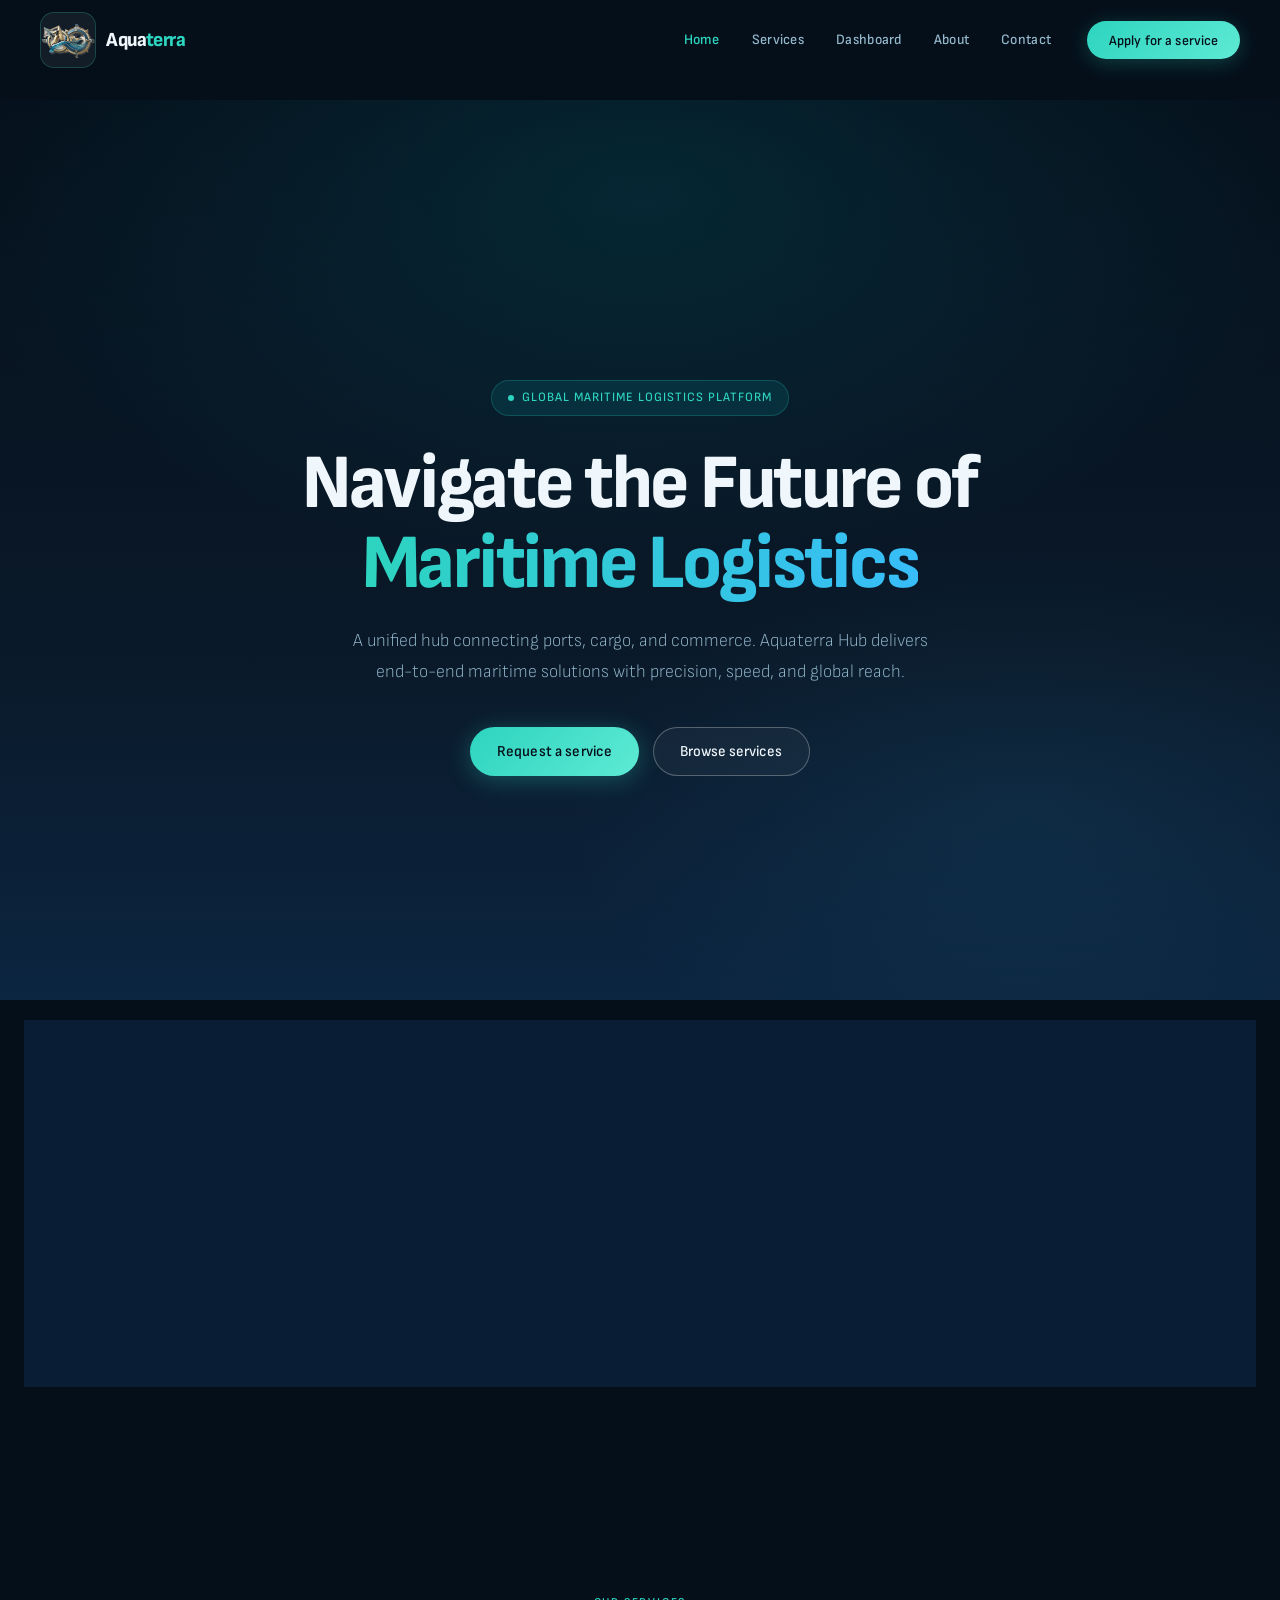
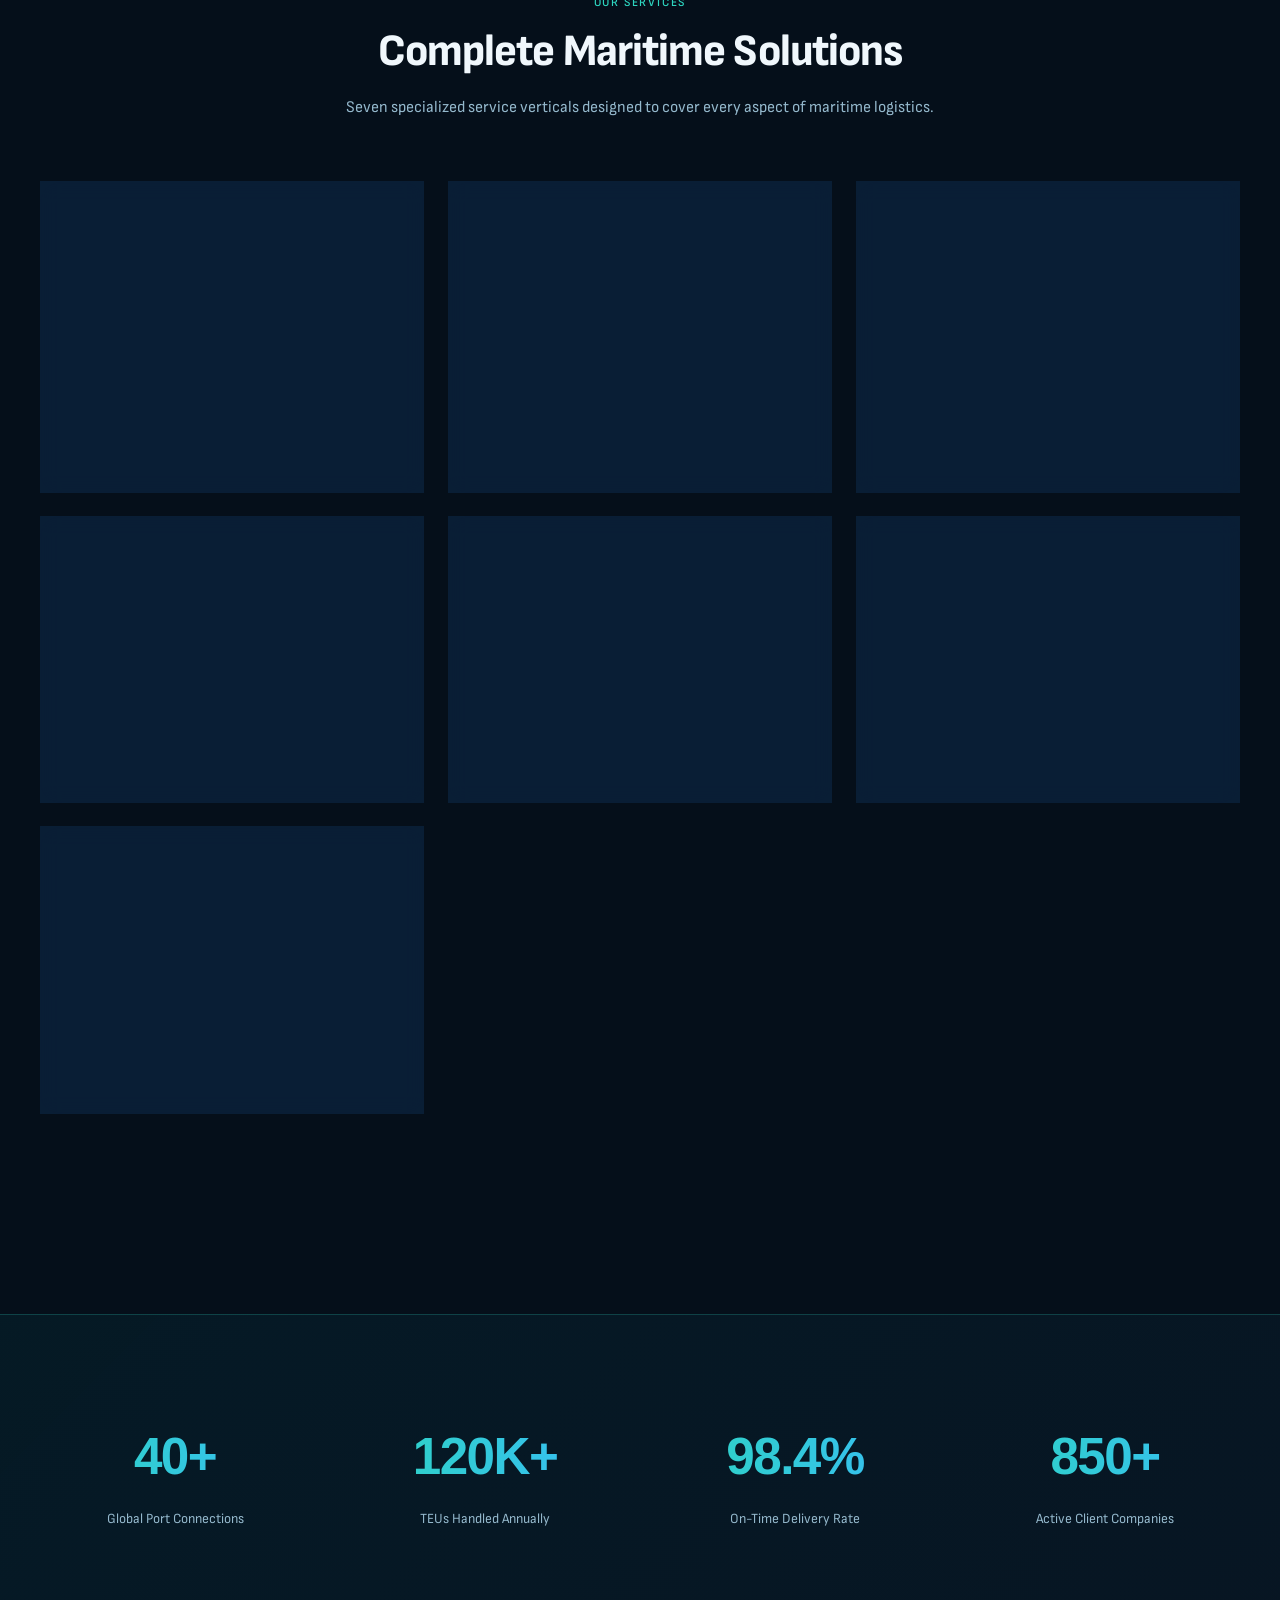
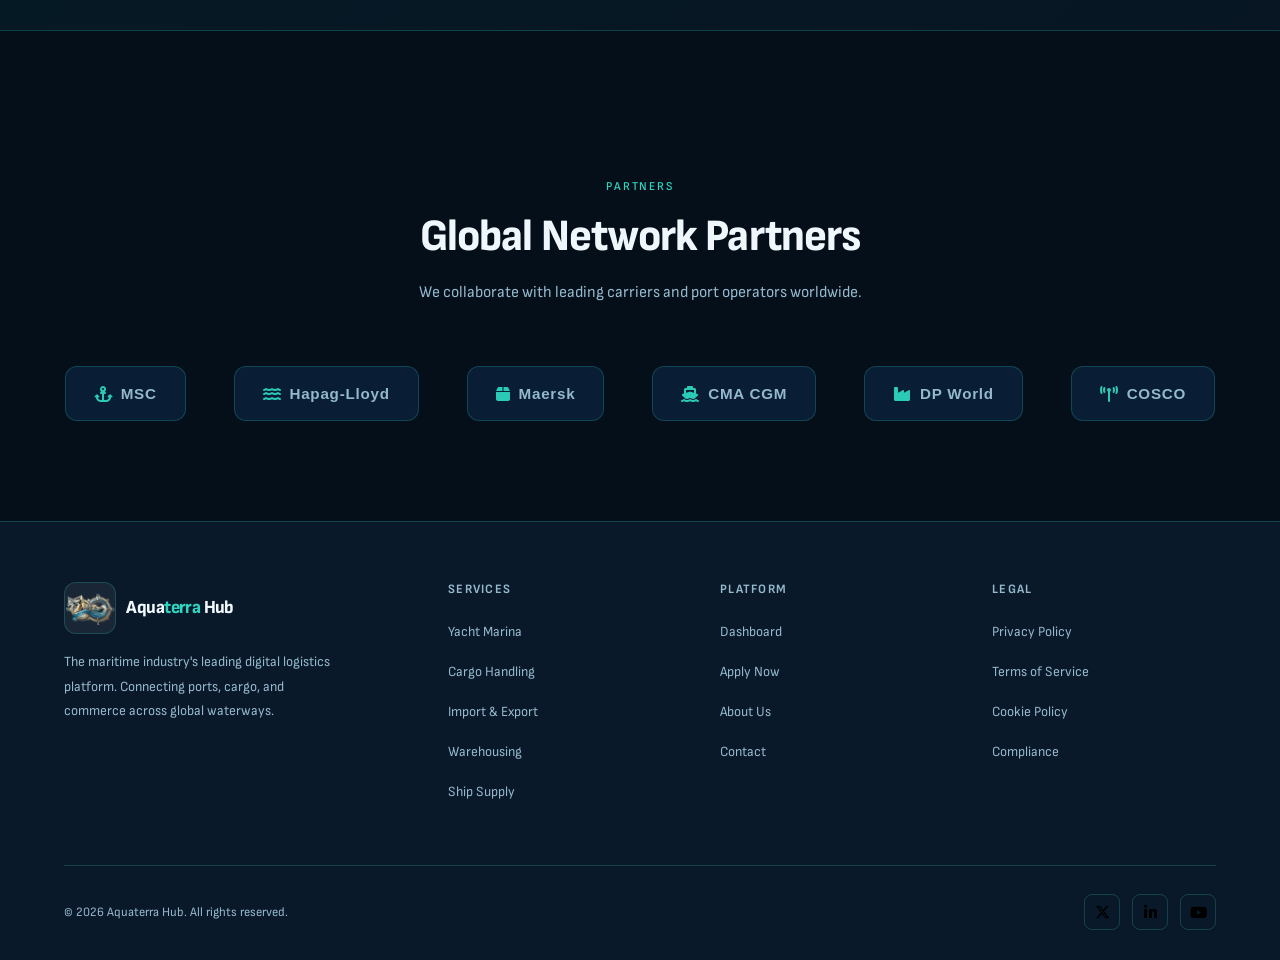
==== index.html @ 680af952 "rename ATH" ====
<!DOCTYPE html>
<html lang="en">
<head>
<meta charset="UTF-8" />
<meta name="viewport" content="width=device-width, initial-scale=1.0"/>
<title>Aquaterra Hub</title>
<link rel="preconnect" href="https://fonts.googleapis.com">
<link rel="preconnect" href="https://fonts.gstatic.com" crossorigin>
<link href="https://fonts.googleapis.com/css2?family=Sofia+Sans+Semi+Condensed:ital,wght@0,1..1000;1,1..1000&display=swap" rel="stylesheet">
<link rel="stylesheet" href="https://cdnjs.cloudflare.com/ajax/libs/font-awesome/6.5.2/css/all.min.css" crossorigin="anonymous" referrerpolicy="no-referrer">
<link rel="stylesheet" href="aquaterra-hub.css">
</head>
<body>

<!-- ══════════════════════════════════════════════
     NAVIGATION
══════════════════════════════════════════════ -->
<nav id="main-nav" aria-label="Primary">
  <div class="nav-logo" onclick="showPage('home')" role="button" tabindex="0" aria-label="Aquaterra Hub, home">
    <div class="logo-mark">
      <img src="logo_1.1.PNG" alt="" width="56" height="56" decoding="async">
    </div>
    <span class="nav-logo__text">Aqua<span class="nav-logo__accent">terra</span></span>
  </div>
  <button type="button" class="nav-toggle" id="nav-toggle" aria-label="Open menu" aria-expanded="false" aria-controls="nav-actions">
    <span class="nav-toggle-bar" aria-hidden="true"></span>
    <span class="nav-toggle-bar" aria-hidden="true"></span>
    <span class="nav-toggle-bar" aria-hidden="true"></span>
  </button>
  <div class="nav-actions" id="nav-actions">
    <div class="nav-links">
      <a onclick="showPage('home')" id="nav-home">Home</a>
      <a onclick="showPage('services')" id="nav-services">Services</a>
      <a onclick="showPage('dashboard')" id="nav-dashboard">Dashboard</a>
      <a onclick="showPage('about')" id="nav-about">About</a>
      <a onclick="showPage('contact')" id="nav-contact">Contact</a>
    </div>
    <button type="button" class="nav-cta" onclick="showPage('apply')">Apply for a service</button>
  </div>
</nav>

<!-- ══════════════════════════════════════════════
     HOME PAGE
══════════════════════════════════════════════ -->
<div class="page active" id="page-home">

  <!-- HERO -->
  <section class="hero">
    <canvas id="hero-canvas"></canvas>
    <div class="hero-bg-gradient"></div>
    <div class="hero-content fade-in">
      <div class="hero-badge">Global Maritime Logistics Platform</div>
      <h1>
        Navigate the Future of<br>
        <span class="grad">Maritime Logistics</span>
      </h1>
      <p>
        A unified hub connecting ports, cargo, and commerce.
        Aquaterra Hub delivers end-to-end maritime solutions with precision, speed, and global reach.
      </p>
      <div class="hero-ctas">
        <button type="button" class="btn-primary" onclick="showPage('apply')">Request a service</button>
        <button type="button" class="btn-secondary" onclick="showPage('services')">Browse services</button>
      </div>
    </div>
    <!-- <div class="hero-scroll">
      <span>Scroll</span>
      <div class="scroll-line"></div>
    </div> -->
  </section>

  <!-- OVERVIEW STRIP -->
  <div class="overview-strip fade-in-d1">
    <div class="overview-text">
      <h2>A Full-Service <span class="teal">Maritime Hub</span></h2>
      <p class="lead">
        Aquaterra Hub is a digital-first maritime logistics platform built to simplify
        complex supply chains. From port operations and cargo handling to last-mile delivery,
        we orchestrate every step of your maritime journey.
      </p>
      <button type="button" class="btn-primary btn-primary--outline overview-cta" onclick="showPage('about')">About Aquaterra</button>
    </div>
    <div class="overview-visual">
      <div class="ov-card">
        <div class="ov-icon"><i class="fa-solid fa-globe" aria-hidden="true"></i></div>
        <h4>Global Network</h4>
        <p>Operations across 40+ ports worldwide</p>
      </div>
      <div class="ov-card">
        <div class="ov-icon"><i class="fa-solid fa-boxes-packing" aria-hidden="true"></i></div>
        <h4>Cargo Handling</h4>
        <p>End-to-end container management</p>
      </div>
      <div class="ov-card">
        <div class="ov-icon"><i class="fa-solid fa-ship" aria-hidden="true"></i></div>
        <h4>Ship Services</h4>
        <p>Full vessel support and maintenance</p>
      </div>
      <div class="ov-card">
        <div class="ov-icon"><i class="fa-solid fa-satellite" aria-hidden="true"></i></div>
        <h4>Real-Time Tracking</h4>
        <p>Live cargo and shipment visibility</p>
      </div>
    </div>
  </div>

  <!-- SERVICES PREVIEW -->
  <section>
    <div class="section-header centered">
      <span class="section-label">Our Services</span>
      <h2 class="section-title">Complete Maritime Solutions</h2>
      <p class="section-sub">Seven specialized service verticals designed to cover every aspect of maritime logistics.</p>
    </div>
    <div class="services-grid">
      <div class="service-card" onclick="showDetail(0)">
        <div class="svc-tag">Premium</div>
        <div class="svc-icon"><i class="fa-solid fa-anchor" aria-hidden="true"></i></div>
        <h3>Yacht Marina Services</h3>
        <p>Full marina management, berthing, fueling, provisioning, and concierge services for private and commercial yachts.</p>
        <span class="svc-link">View Details →</span>
      </div>
      <div class="service-card" onclick="showDetail(1)">
        <div class="svc-tag">Core</div>
        <div class="svc-icon"><i class="fa-solid fa-boxes-stacked" aria-hidden="true"></i></div>
        <h3>Logistics & Cargo Handling</h3>
        <p>Comprehensive cargo operations including loading, unloading, lashing, and port logistics coordination.</p>
        <span class="svc-link">View Details →</span>
      </div>
      <div class="service-card" onclick="showDetail(2)">
        <div class="svc-tag">Trade</div>
        <div class="svc-icon"><i class="fa-solid fa-earth-americas" aria-hidden="true"></i></div>
        <h3>Import & Export Services</h3>
        <p>Customs clearance, documentation, regulatory compliance, and full trade facilitation services.</p>
        <span class="svc-link">View Details →</span>
      </div>
      <div class="service-card" onclick="showDetail(3)">
        <div class="svc-tag">Storage</div>
        <div class="svc-icon"><i class="fa-solid fa-warehouse" aria-hidden="true"></i></div>
        <h3>Warehousing & Storage</h3>
        <p>Secure, climate-controlled warehousing with inventory management and bonded storage options.</p>
        <span class="svc-link">View Details →</span>
      </div>
      <div class="service-card" onclick="showDetail(4)">
        <div class="svc-tag">Marine</div>
        <div class="svc-icon"><i class="fa-solid fa-gas-pump" aria-hidden="true"></i></div>
        <h3>Supply & Ship Services</h3>
        <p>Vessel provisioning, bunker fuel, fresh water, spare parts, and crew welfare supply management.</p>
        <span class="svc-link">View Details →</span>
      </div>
      <div class="service-card" onclick="showDetail(5)">
        <div class="svc-tag">Delivery</div>
        <div class="svc-icon"><i class="fa-solid fa-truck" aria-hidden="true"></i></div>
        <h3>Last Mile Delivery</h3>
        <p>Precise inland delivery from port to door, with real-time tracking and proof of delivery systems.</p>
        <span class="svc-link">View Details →</span>
      </div>
      <div class="service-card" onclick="showDetail(6)">
        <div class="svc-tag">Technical</div>
        <div class="svc-icon"><i class="fa-solid fa-wrench" aria-hidden="true"></i></div>
        <h3>Maintenance & Technical</h3>
        <p>Vessel inspections, dry-dock coordination, engine overhauls, and full technical support services.</p>
        <span class="svc-link">View Details →</span>
      </div>
    </div>
  </section>

  <!-- STATS -->
  <section class="stats-section">
    <div class="stats-grid">
      <div class="stat-item">
        <div class="stat-num" data-target="40">40+</div>
        <div class="stat-label">Global Port Connections</div>
      </div>
      <div class="stat-item">
        <div class="stat-num">120K+</div>
        <div class="stat-label">TEUs Handled Annually</div>
      </div>
      <div class="stat-item">
        <div class="stat-num">98.4%</div>
        <div class="stat-label">On-Time Delivery Rate</div>
      </div>
      <div class="stat-item">
        <div class="stat-num">850+</div>
        <div class="stat-label">Active Client Companies</div>
      </div>
    </div>
  </section>

  <!-- PARTNERS -->
  <section class="section--flush-top">
    <div class="section-header centered">
      <span class="section-label">Partners</span>
      <h2 class="section-title">Global Network Partners</h2>
      <p class="section-sub">We collaborate with leading carriers and port operators worldwide.</p>
    </div>
    <div class="partners-row">
      <div class="partner-badge"><i class="fa-solid fa-anchor" aria-hidden="true"></i> MSC</div>
      <div class="partner-badge"><i class="fa-solid fa-water" aria-hidden="true"></i> Hapag-Lloyd</div>
      <div class="partner-badge"><i class="fa-solid fa-box" aria-hidden="true"></i> Maersk</div>
      <div class="partner-badge"><i class="fa-solid fa-ship" aria-hidden="true"></i> CMA CGM</div>
      <div class="partner-badge"><i class="fa-solid fa-industry" aria-hidden="true"></i> DP World</div>
      <div class="partner-badge"><i class="fa-solid fa-tower-broadcast" aria-hidden="true"></i> COSCO</div>
    </div>
  </section>

  <footer>
    <div class="footer-grid">
      <div class="footer-brand">
        <div class="footer-brand__logo">
          <div class="logo-mark logo-mark--footer">
            <img src="logo_1.1.PNG" alt="" width="52" height="52" decoding="async">
          </div>
          <span class="nav-logo__text">Aqua<span class="nav-logo__accent">terra</span> Hub</span>
        </div>
        <p>The maritime industry's leading digital logistics platform. Connecting ports, cargo, and commerce across global waterways.</p>
      </div>
      <div class="footer-col">
        <h4>Services</h4>
        <ul>
          <li><a onclick="showDetail(0)">Yacht Marina</a></li>
          <li><a onclick="showDetail(1)">Cargo Handling</a></li>
          <li><a onclick="showDetail(2)">Import & Export</a></li>
          <li><a onclick="showDetail(3)">Warehousing</a></li>
          <li><a onclick="showDetail(4)">Ship Supply</a></li>
        </ul>
      </div>
      <div class="footer-col">
        <h4>Platform</h4>
        <ul>
          <li><a onclick="showPage('dashboard')">Dashboard</a></li>
          <li><a onclick="showPage('apply')">Apply Now</a></li>
          <li><a onclick="showPage('about')">About Us</a></li>
          <li><a onclick="showPage('contact')">Contact</a></li>
        </ul>
      </div>
      <div class="footer-col">
        <h4>Legal</h4>
        <ul>
          <li><a>Privacy Policy</a></li>
          <li><a>Terms of Service</a></li>
          <li><a>Cookie Policy</a></li>
          <li><a>Compliance</a></li>
        </ul>
      </div>
    </div>
    <div class="footer-bottom">
      <span>© 2026 Aquaterra Hub. All rights reserved.</span>
      <div class="footer-socials">
        <button type="button" class="social-btn" aria-label="X"><i class="fa-brands fa-x-twitter" aria-hidden="true"></i></button>
        <button type="button" class="social-btn" aria-label="LinkedIn"><i class="fa-brands fa-linkedin-in" aria-hidden="true"></i></button>
        <button type="button" class="social-btn" aria-label="YouTube"><i class="fa-brands fa-youtube" aria-hidden="true"></i></button>
      </div>
    </div>
  </footer>
</div>

<!-- ══════════════════════════════════════════════
     SERVICES PAGE
══════════════════════════════════════════════ -->
<div class="page" id="page-services">
  <div class="page-hero page-hero--services">
    <span class="section-label">Full Service Catalog</span>
    <h1 class="page-hero__title">Maritime Services Hub</h1>
    <p class="page-hero__sub">
      Explore our seven specialized service divisions — each designed to handle a critical dimension of maritime logistics with unmatched expertise.
    </p>
  </div>
  <section>
    <div class="services-grid" id="services-full-grid">
      <!-- Populated by JS -->
    </div>
  </section>
  <footer>
    <div class="footer-bottom" style="border-top: 1px solid var(--border); padding: 28px 0 0;">
      <span>© 2026 Aquaterra Hub. All rights reserved.</span>
      <button class="btn-primary" onclick="showPage('apply')">Apply for a Service →</button>
    </div>
  </footer>
</div>

<!-- ══════════════════════════════════════════════
     SERVICE DETAIL PAGE
══════════════════════════════════════════════ -->
<div class="page" id="page-detail">
  <div class="detail-hero">
    <div class="detail-hero-inner">
      <button type="button" class="back-btn" onclick="goBack()"><i class="fa-solid fa-arrow-left" aria-hidden="true"></i> Back</button>
      <div class="svc-icon-lg" id="detail-icon"></div>
      <h1 id="detail-title"></h1>
      <p id="detail-subtitle"></p>
    </div>
  </div>
  <div class="detail-content">
    <div class="detail-main" id="detail-main-content"></div>
    <div class="detail-sidebar">
      <div class="sidebar-card">
        <h3>Ready to Get Started?</h3>
        <p>Submit your service request and our team will contact you within 24 hours.</p>
        <button class="btn-primary" onclick="showPage('apply')">Request This Service</button>
        <div style="margin-top:24px">
          <div class="info-row"><span class="key">Processing Time</span><span class="val" id="svc-time"></span></div>
          <div class="info-row"><span class="key">Availability</span><span class="val">24/7</span></div>
          <div class="info-row"><span class="key">Support</span><span class="val teal">Live Chat</span></div>
        </div>
      </div>
    </div>
  </div>
</div>

<!-- ══════════════════════════════════════════════
     APPLICATION PAGE
══════════════════════════════════════════════ -->
<div class="page" id="page-apply">
  <div class="app-page">
    <div class="app-header">
      <span class="section-label">Service Request</span>
      <h1 class="section-title">Apply for a Service</h1>
      <p style="color:var(--muted); max-width:500px; margin:12px auto 0; line-height:1.7;">
        Complete the form below and our maritime operations team will review your request and respond within 24 hours.
      </p>
    </div>
    <div class="form-container">

      <div class="form-section-title">01 — Contact Information</div>
      <div class="form-card">
        <div class="form-row">
          <div class="form-group">
            <label>First Name *</label>
            <input type="text" placeholder="Enter your first name">
          </div>
          <div class="form-group">
            <label>Last Name *</label>
            <input type="text" placeholder="Enter your last name">
          </div>
        </div>
        <div class="form-row">
          <div class="form-group">
            <label>Email Address *</label>
            <input type="email" placeholder="your@company.com">
          </div>
          <div class="form-group">
            <label>Phone Number</label>
            <input type="tel" placeholder="+1 (000) 000-0000">
          </div>
        </div>
        <div class="form-group">
          <label>Company / Organization</label>
          <input type="text" placeholder="Your company name">
        </div>
      </div>

      <div class="form-section-title">02 — Service Selection</div>
      <div class="form-card">
        <div class="form-group">
          <label>Select Service *</label>
          <select>
            <option value="" disabled selected>Choose a service...</option>
            <option>Yacht Marina Services</option>
            <option>Logistics & Cargo Handling</option>
            <option>Import & Export Services</option>
            <option>Warehousing & Storage</option>
            <option>Supply & Ship Services</option>
            <option>Last Mile Delivery</option>
            <option>Maintenance & Technical Services</option>
          </select>
        </div>
        <div class="form-row">
          <div class="form-group">
            <label>Port of Origin</label>
            <input type="text" placeholder="e.g. Port of Alexandria">
          </div>
          <div class="form-group">
            <label>Destination Port</label>
            <input type="text" placeholder="e.g. Port of Rotterdam">
          </div>
        </div>
        <div class="form-row">
          <div class="form-group">
            <label>Estimated Cargo Volume</label>
            <select>
              <option value="" disabled selected>Select range...</option>
              <option>Less than 10 TEU</option>
              <option>10 – 50 TEU</option>
              <option>50 – 200 TEU</option>
              <option>200+ TEU</option>
              <option>Not Applicable</option>
            </select>
          </div>
          <div class="form-group">
            <label>Requested Start Date</label>
            <input type="date">
          </div>
        </div>
        <div class="form-group">
          <label>Additional Notes</label>
          <textarea placeholder="Describe your specific requirements, cargo type, or any special considerations..."></textarea>
        </div>
      </div>

      <div class="form-section-title">03 — Document Upload</div>
      <div class="form-card">
        <div class="upload-zone">
          <div class="upload-icon"><i class="fa-solid fa-folder-open" aria-hidden="true"></i></div>
          <p><strong>Click to upload</strong> or drag and drop</p>
          <p style="margin-top:8px; font-size:0.78rem;">Bill of Lading, Packing List, Commercial Invoice, or other documents</p>
          <p style="margin-top:10px; font-size:0.75rem; opacity:0.5;">PDF, DOCX, JPG up to 25MB each</p>
        </div>
        <div style="display:flex; gap:12px; margin-top:16px; flex-wrap:wrap;">
          <div style="display:flex; align-items:center; gap:8px; background:rgba(0,200,215,0.08); border:1px solid var(--border); border-radius:8px; padding:8px 14px; font-size:0.8rem;">
            <i class="fa-regular fa-file-pdf" aria-hidden="true"></i> <span>Bill_of_Lading.pdf</span> <span style="color:var(--teal); cursor:pointer" role="button" tabindex="0" title="Remove"><i class="fa-solid fa-xmark" aria-hidden="true"></i></span>
          </div>
          <div style="display:flex; align-items:center; gap:8px; background:rgba(0,200,215,0.08); border:1px solid var(--border); border-radius:8px; padding:8px 14px; font-size:0.8rem;">
            <i class="fa-regular fa-file-pdf" aria-hidden="true"></i> <span>Packing_List.pdf</span> <span style="color:var(--teal); cursor:pointer" role="button" tabindex="0" title="Remove"><i class="fa-solid fa-xmark" aria-hidden="true"></i></span>
          </div>
        </div>
      </div>

      <div class="form-submit">
        <button type="button" class="btn-submit" onclick="submitForm()">
          <i class="fa-solid fa-paper-plane" aria-hidden="true"></i> Submit request
        </button>
        <p style="color:var(--muted); font-size:0.78rem; margin-top:16px;">
          By submitting, you agree to our Terms of Service and Privacy Policy.
        </p>
      </div>
    </div>
  </div>
</div>

<!-- ══════════════════════════════════════════════
     DASHBOARD PAGE
══════════════════════════════════════════════ -->
<div class="page" id="page-dashboard">
  <div class="dashboard-page">
    <div class="dash-header">
      <div class="dash-welcome">
        <h1>Good morning, Joe <i class="fa-regular fa-hand-wave" aria-hidden="true"></i></h1>
        <p>Here's what's happening with your shipments today.</p>
      </div>
      <div class="dash-user">
        <div class="dash-avatar">J</div>
        <div>
          <div style="font-size:0.9rem; font-weight:600">Joe Al-Masry</div>
          <div style="font-size:0.78rem; color:var(--muted)">Premium Account</div>
        </div>
      </div>
    </div>
    <div class="dash-body">
      <div class="dash-sidebar">
        <div class="dash-nav-item active"><i class="fa-solid fa-chart-line" aria-hidden="true"></i> Overview</div>
        <div class="dash-nav-item"><i class="fa-solid fa-list-check" aria-hidden="true"></i> My Requests</div>
        <div class="dash-nav-item"><i class="fa-solid fa-ship" aria-hidden="true"></i> Shipments</div>
        <div class="dash-nav-item"><i class="fa-solid fa-file-lines" aria-hidden="true"></i> Documents</div>
        <div class="dash-nav-item"><i class="fa-solid fa-comments" aria-hidden="true"></i> Messages</div>
        <div class="dash-nav-item dash-nav-item--end"><i class="fa-solid fa-gear" aria-hidden="true"></i> Settings</div>
      </div>
      <div class="dash-main">
        <div class="dash-stats-row">
          <div class="dash-stat-card">
            <div class="dash-stat-label">Active Requests</div>
            <div class="dash-stat-num">7</div>
            <div class="dash-stat-delta"><i class="fa-solid fa-arrow-trend-up" aria-hidden="true"></i> 2 this week</div>
          </div>
          <div class="dash-stat-card">
            <div class="dash-stat-label">In Transit</div>
            <div class="dash-stat-num">3</div>
            <div class="dash-stat-delta"><i class="fa-solid fa-arrow-trend-up" aria-hidden="true"></i> On schedule</div>
          </div>
          <div class="dash-stat-card">
            <div class="dash-stat-label">Completed</div>
            <div class="dash-stat-num">24</div>
            <div class="dash-stat-delta"><i class="fa-solid fa-arrow-trend-up" aria-hidden="true"></i> This quarter</div>
          </div>
          <div class="dash-stat-card">
            <div class="dash-stat-label">Documents</div>
            <div class="dash-stat-num">41</div>
            <div class="dash-stat-delta"><i class="fa-solid fa-circle-check" aria-hidden="true"></i> All verified</div>
          </div>
        </div>

        <div class="requests-table">
          <div class="table-header">
            <h3>Service Requests</h3>
            <div class="table-filters">
              <button class="filter-btn active">All</button>
              <button class="filter-btn">Pending</button>
              <button class="filter-btn">In Progress</button>
              <button class="filter-btn">Completed</button>
            </div>
          </div>
          <div class="table-grid">
            <div class="table-row head">
              <span>Request ID</span>
              <span>Service</span>
              <span>Date</span>
              <span>Status</span>
              <span>Action</span>
            </div>
            <div class="table-row">
              <span class="req-id">#AQT-2025-0841</span>
              <span class="req-service"><i class="fa-solid fa-boxes-stacked" aria-hidden="true"></i> Cargo Handling</span>
              <span class="req-date">Nov 12, 2025</span>
              <span><span class="badge badge-progress">In Progress</span></span>
              <span class="req-action">View →</span>
            </div>
            <div class="table-row">
              <span class="req-id">#AQT-2025-0839</span>
              <span class="req-service"><i class="fa-solid fa-earth-americas" aria-hidden="true"></i> Import &amp; Export</span>
              <span class="req-date">Nov 11, 2025</span>
              <span><span class="badge badge-progress">In Progress</span></span>
              <span class="req-action">View →</span>
            </div>
            <div class="table-row">
              <span class="req-id">#AQT-2025-0831</span>
              <span class="req-service"><i class="fa-solid fa-truck" aria-hidden="true"></i> Last Mile Delivery</span>
              <span class="req-date">Nov 9, 2025</span>
              <span><span class="badge badge-pending">Pending</span></span>
              <span class="req-action">View →</span>
            </div>
            <div class="table-row">
              <span class="req-id">#AQT-2025-0820</span>
              <span class="req-service"><i class="fa-solid fa-anchor" aria-hidden="true"></i> Yacht Marina</span>
              <span class="req-date">Nov 7, 2025</span>
              <span><span class="badge badge-done">Completed</span></span>
              <span class="req-action">View →</span>
            </div>
            <div class="table-row">
              <span class="req-id">#AQT-2025-0815</span>
              <span class="req-service"><i class="fa-solid fa-warehouse" aria-hidden="true"></i> Warehousing</span>
              <span class="req-date">Nov 5, 2025</span>
              <span><span class="badge badge-done">Completed</span></span>
              <span class="req-action">View →</span>
            </div>
            <div class="table-row">
              <span class="req-id">#AQT-2025-0809</span>
              <span class="req-service"><i class="fa-solid fa-wrench" aria-hidden="true"></i> Maintenance</span>
              <span class="req-date">Nov 3, 2025</span>
              <span><span class="badge badge-done">Completed</span></span>
              <span class="req-action">View →</span>
            </div>
          </div>
        </div>

        <div style="margin-top:30px; display:grid; grid-template-columns:1fr 1fr; gap:24px;">
          <div style="background:var(--card); border:1px solid var(--border); border-radius:var(--radius); padding:26px; backdrop-filter:blur(10px);">
            <h3 style="font-size:0.95rem; margin-bottom:20px;"><i class="fa-solid fa-ship" aria-hidden="true"></i> Active Shipments</h3>
            <div style="display:flex; flex-direction:column; gap:14px;">
              <div style="display:flex; justify-content:space-between; align-items:center; padding-bottom:14px; border-bottom:1px solid var(--border);">
                <div>
                  <div style="font-size:0.85rem; font-weight:600">MSC Beatrice — Container 41B</div>
                  <div style="font-size:0.78rem; color:var(--muted); margin-top:3px">Alexandria → Rotterdam</div>
                </div>
                <span class="badge badge-progress">En Route</span>
              </div>
              <div style="display:flex; justify-content:space-between; align-items:center; padding-bottom:14px; border-bottom:1px solid var(--border);">
                <div>
                  <div style="font-size:0.85rem; font-weight:600">Hapag Lloyd Yantian — FCL</div>
                  <div style="font-size:0.78rem; color:var(--muted); margin-top:3px">Shanghai → Dubai</div>
                </div>
                <span class="badge badge-progress">En Route</span>
              </div>
              <div style="display:flex; justify-content:space-between; align-items:center;">
                <div>
                  <div style="font-size:0.85rem; font-weight:600">CMA CGM — Reefer Unit</div>
                  <div style="font-size:0.78rem; color:var(--muted); margin-top:3px">Marseille → Port Said</div>
                </div>
                <span class="badge badge-pending">Awaiting ETA</span>
              </div>
            </div>
          </div>
          <div style="background:var(--card); border:1px solid var(--border); border-radius:var(--radius); padding:26px; backdrop-filter:blur(10px);">
            <h3 style="font-size:0.95rem; margin-bottom:20px;"><i class="fa-solid fa-clipboard-list" aria-hidden="true"></i> Recent Documents</h3>
            <div style="display:flex; flex-direction:column; gap:12px;">
              <div style="display:flex; align-items:center; gap:12px; padding:10px; background:rgba(0,200,215,0.05); border-radius:8px;">
                <i class="fa-regular fa-file-pdf doc-row-icon" aria-hidden="true"></i>
                <div style="flex:1;">
                  <div style="font-size:0.82rem; font-weight:600">Bill_of_Lading_0841.pdf</div>
                  <div style="font-size:0.75rem; color:var(--muted);">Uploaded Nov 12</div>
                </div>
                <span style="color:var(--teal); font-size:0.78rem; font-weight:600">View</span>
              </div>
              <div style="display:flex; align-items:center; gap:12px; padding:10px; background:rgba(0,200,215,0.05); border-radius:8px;">
                <i class="fa-regular fa-file-pdf doc-row-icon" aria-hidden="true"></i>
                <div style="flex:1;">
                  <div style="font-size:0.82rem; font-weight:600">Commercial_Invoice_0839.pdf</div>
                  <div style="font-size:0.75rem; color:var(--muted);">Uploaded Nov 11</div>
                </div>
                <span style="color:var(--teal); font-size:0.78rem; font-weight:600">View</span>
              </div>
              <div style="display:flex; align-items:center; gap:12px; padding:10px; background:rgba(0,200,215,0.05); border-radius:8px;">
                <i class="fa-regular fa-file-excel doc-row-icon" aria-hidden="true"></i>
                <div style="flex:1;">
                  <div style="font-size:0.82rem; font-weight:600">Packing_List_0831.xlsx</div>
                  <div style="font-size:0.75rem; color:var(--muted);">Uploaded Nov 9</div>
                </div>
                <span style="color:var(--teal); font-size:0.78rem; font-weight:600">View</span>
              </div>
            </div>
          </div>
        </div>
      </div>
    </div>
  </div>
</div>

<!-- ══════════════════════════════════════════════
     ABOUT PAGE
══════════════════════════════════════════════ -->
<div class="page" id="page-about">
  <div class="about-hero">
    <span class="section-label">Who We Are</span>
    <h1>Built for the <span class="grad">Future of Maritime</span></h1>
    <p>
      Aquaterra Hub was founded by maritime veterans and technology pioneers united by a single vision: to modernize maritime logistics through a seamless digital platform.
    </p>
  </div>
  <div class="about-content">
    <div class="about-grid">
      <div class="about-card">
        <div class="icon"><i class="fa-solid fa-binoculars" aria-hidden="true"></i></div>
        <h3>Our Vision</h3>
        <p>To become the world's most trusted maritime logistics platform — where every ship, cargo, and port operation flows through a single, intelligent digital ecosystem. We envision a future where maritime logistics is as seamless as a few clicks.</p>
      </div>
      <div class="about-card">
        <div class="icon"><i class="fa-solid fa-bullseye" aria-hidden="true"></i></div>
        <h3>Our Mission</h3>
        <p>To deliver world-class maritime services through digital innovation, operational excellence, and a deeply human commitment to our clients. We reduce friction, increase transparency, and accelerate every step of the maritime supply chain.</p>
      </div>
    </div>
    <div class="about-grid" style="margin-bottom:0">
      <div>
        <span class="section-label">Our Values</span>
        <h2 class="section-title">What Drives Us</h2>
        <div style="display:flex; flex-direction:column; gap:20px; margin-top:30px;">
          <div style="display:flex; gap:16px; align-items:flex-start;">
            <div class="value-icon"><i class="fa-solid fa-water" aria-hidden="true"></i></div>
            <div><h4 style="margin-bottom:6px; font-size:0.95rem;">Precision in Every Port</h4><p style="font-size:0.85rem; color:var(--muted);">We operate with military-grade attention to detail across every service we deliver.</p></div>
          </div>
          <div style="display:flex; gap:16px; align-items:flex-start;">
            <div class="value-icon"><i class="fa-solid fa-link" aria-hidden="true"></i></div>
            <div><h4 style="margin-bottom:6px; font-size:0.95rem;">Seamless Connectivity</h4><p style="font-size:0.85rem; color:var(--muted);">Bridging gaps between shipping lines, ports, forwarders, and end clients digitally.</p></div>
          </div>
          <div style="display:flex; gap:16px; align-items:flex-start;">
            <div class="value-icon"><i class="fa-solid fa-recycle" aria-hidden="true"></i></div>
            <div><h4 style="margin-bottom:6px; font-size:0.95rem;">Sustainable Seas</h4><p style="font-size:0.85rem; color:var(--muted);">We champion green logistics practices and carbon-conscious maritime operations.</p></div>
          </div>
        </div>
      </div>
      <div class="about-card" style="background: linear-gradient(135deg, rgba(0,200,215,0.06), rgba(56,189,248,0.04));">
        <div class="icon"><i class="fa-solid fa-globe" aria-hidden="true"></i></div>
        <h3>Global Reach</h3>
        <p style="margin-bottom:24px;">Operating across four continents with a presence in major global port clusters.</p>
        <div style="display:grid; grid-template-columns:1fr 1fr; gap:16px;">
          <div style="text-align:center; padding:16px; background:rgba(0,200,215,0.06); border:1px solid var(--border); border-radius:10px;">
            <div style="font-family:'Syne',sans-serif; font-size:1.6rem; font-weight:800; color:var(--teal);">40+</div>
            <div style="font-size:0.78rem; color:var(--muted);">Active Ports</div>
          </div>
          <div style="text-align:center; padding:16px; background:rgba(0,200,215,0.06); border:1px solid var(--border); border-radius:10px;">
            <div style="font-family:'Syne',sans-serif; font-size:1.6rem; font-weight:800; color:var(--teal);">18</div>
            <div style="font-size:0.78rem; color:var(--muted);">Countries</div>
          </div>
          <div style="text-align:center; padding:16px; background:rgba(0,200,215,0.06); border:1px solid var(--border); border-radius:10px;">
            <div style="font-family:'Syne',sans-serif; font-size:1.6rem; font-weight:800; color:var(--teal);">850+</div>
            <div style="font-size:0.78rem; color:var(--muted);">Clients</div>
          </div>
          <div style="text-align:center; padding:16px; background:rgba(0,200,215,0.06); border:1px solid var(--border); border-radius:10px;">
            <div style="font-family:'Syne',sans-serif; font-size:1.6rem; font-weight:800; color:var(--teal);">12yr</div>
            <div style="font-size:0.78rem; color:var(--muted);">In Operation</div>
          </div>
        </div>
      </div>
    </div>

    <div class="team-section">
      <div class="section-header centered">
        <span class="section-label">Leadership</span>
        <h2 class="section-title">The Team Behind the Hub</h2>
      </div>
      <div class="team-grid">
        <div class="team-card">
          <div class="team-avatar"><i class="fa-solid fa-user-tie" aria-hidden="true"></i></div>
          <h4>#</h4>
          <p>#</p>
        </div>
        <div class="team-card">
          <div class="team-avatar"><i class="fa-solid fa-user-tie" aria-hidden="true"></i></div>
          <h4>#</h4>
          <p>#</p>
        </div>
        <div class="team-card">
          <div class="team-avatar"><i class="fa-solid fa-user-tie" aria-hidden="true"></i></div>
          <h4>#</h4>
          <p>#</p>
        </div>
        <div class="team-card">
          <div class="team-avatar"><i class="fa-solid fa-user-tie" aria-hidden="true"></i></div>
          <h4>#</h4>
          <p>#</p>
        </div>
      </div>
    </div>
  </div>
  <footer>
    <div class="footer-bottom" style="border-top:1px solid var(--border); padding-top:28px;">
      <span>© 2026 Aquaterra Hub. All rights reserved.</span>
      <button class="btn-secondary" onclick="showPage('contact')">Get in Touch</button>
    </div>
  </footer>
</div>

<!-- ══════════════════════════════════════════════
     CONTACT PAGE
══════════════════════════════════════════════ -->
<div class="page" id="page-contact">
  <div class="contact-page">
    <div class="contact-header">
      <span class="section-label">Get in Touch</span>
      <h1 class="section-title">Contact Aquaterra Hub</h1>
      <p style="color:var(--muted); max-width:480px; margin:12px auto 0; line-height:1.7;">
        Our global operations team is available around the clock to answer your queries and guide your maritime journey.
      </p>
    </div>
    <div class="contact-grid">
      <div class="contact-form-card">
        <h2 style="font-size:1.3rem; margin-bottom:8px;">Send a Message</h2>
        <p style="color:var(--muted); font-size:0.875rem; margin-bottom:30px;">We typically respond within 2–4 business hours.</p>
        <div class="form-row">
          <div class="form-group"><label>Full Name *</label><input type="text" placeholder="Your full name"></div>
          <div class="form-group"><label>Email *</label><input type="email" placeholder="your@email.com"></div>
        </div>
        <div class="form-group"><label>Subject *</label>
          <select>
            <option value="" disabled selected>Select a subject...</option>
            <option>General Inquiry</option>
            <option>Service Information</option>
            <option>Technical Support</option>
            <option>Partnership</option>
            <option>Press & Media</option>
          </select>
        </div>
        <div class="form-group"><label>Message *</label><textarea placeholder="Tell us how we can help you..."></textarea></div>
        <button class="btn-primary" style="width:100%; text-align:center; display:block; padding:15px" onclick="submitForm()">Send Message →</button>
      </div>
      <div class="contact-info">
        <div class="info-card">
          <div class="info-card-icon"><i class="fa-solid fa-location-dot" aria-hidden="true"></i></div>
          <h4>Global Headquarters</h4>
          <p>Aquaterra Hub<br>Ain Sokhna, Red Sea Governorate<br>Egypt</p>
        </div>
        <div class="info-card">
          <div class="info-card-icon"><i class="fa-solid fa-phone" aria-hidden="true"></i></div>
          <h4>Phone & Email</h4>
          <p>+20 10 0000 0000<br>support@aquaterrahub.com<br>Available 24 / 7</p>
        </div>
        
        <div class="map-placeholder">
          <div class="map-icon"><i class="fa-solid fa-map-location-dot" aria-hidden="true"></i></div>
          <div class="map-grid">
            <div class="map-dot" style="background:var(--teal)"></div>
            <div class="map-dot"></div><div class="map-dot"></div>
            <div class="map-dot"></div><div class="map-dot" style="background:var(--cyan)"></div>
            <div class="map-dot"></div><div class="map-dot" style="background:var(--teal)"></div>
            <div class="map-dot"></div><div class="map-dot"></div>
            <div class="map-dot" style="background:var(--teal2)"></div>
          </div>
          <p>Interactive map — Ain Sokhna, Red Sea Governorate</p>
        </div>
      </div>
    </div>
  </div>
</div>

<!-- SUCCESS OVERLAY -->
<div class="success-overlay" id="success-overlay" onclick="closeSuccess()">
  <div class="success-card" onclick="event.stopPropagation()">
    <div class="success-icon"><i class="fa-solid fa-check" aria-hidden="true"></i></div>
    <h2>Request Submitted!</h2>
    <p>Your service request has been received. Our operations team will review it and contact you within 24 hours.</p>
    <p style="font-size:0.82rem; color:var(--teal); margin-bottom:30px; margin-top:-10px;">Reference: #AQT-2025-0842</p>
    <button class="btn-primary" onclick="closeSuccess(); showPage('dashboard')">View in Dashboard →</button>
  </div>
</div>

<script src="aquaterra-hub.js"></script>
</body>
</html>
---- aquaterra-hub.css ----
:root {
    --navy:   #050f1a;
    --deep:   #0a1929;
    --ocean:  #0c2540;
    --teal:   #2dd4bf;
    --teal2:  #5eead4;
    --cyan:   #38BDF8;
    --white:  #f0f7fc;
    --muted:  #94b8cc;
    --muted-strong: #b8d4e8;
    --card:   rgba(12, 37, 64, 0.72);
    --border: rgba(45, 212, 191, 0.22);
    --glow:   rgba(45, 212, 191, 0.35);
    --shadow: 0 8px 40px rgba(0, 10, 30, 0.55);
    --radius: 14px;
    --radius-lg: 22px;
    --space-xs: 0.5rem;
    --space-sm: 1rem;
    --space-md: 1.5rem;
    --space-lg: 2.5rem;
    --space-xl: 4rem;
    --content-max: 72rem;
    --nav-h: 80px;
    --focus-ring: 0 0 0 3px rgba(45, 212, 191, 0.45);
    --font-ui: "Sofia Sans Semi Condensed", sans-serif;
    --font-display: 'Syne', var(--font-ui);
  }

  *, *::before, *::after { box-sizing: border-box; margin: 0; padding: 0; }

  html { scroll-behavior: smooth; }

  @media (prefers-reduced-motion: reduce) {
    html { scroll-behavior: auto; }
    *, *::before, *::after {
      animation-duration: 0.01ms !important;
      animation-iteration-count: 1 !important;
      transition-duration: 0.01ms !important;
    }
  }

  body {
    background: var(--navy);
    color: var(--white);
    font-family: var(--font-ui);
    font-weight: 400;
    font-size: 1.0625rem;
    line-height: 1.65;
    overflow-x: hidden;
    min-height: 100vh;
    -webkit-font-smoothing: antialiased;
  }

  h1, h2, h3, h4 { font-family: var(--font-display); line-height: 1.15; letter-spacing: -0.02em; }

  a { text-decoration: none; color: inherit; }

  :where(button, a, .nav-logo[role="button"], .service-card):focus-visible {
    outline: none;
    box-shadow: var(--focus-ring);
  }

  .lead {
    color: var(--muted);
    line-height: 1.75;
    margin-top: var(--space-sm);
    font-size: 1.02rem;
    max-width: 36em;
  }

  .section--flush-top { padding-top: var(--space-lg) !important; }

  /* ─── SCROLLBAR ─────────────────────────────────── */
  ::-webkit-scrollbar { width: 6px; }
  ::-webkit-scrollbar-track { background: var(--navy); }
  ::-webkit-scrollbar-thumb { background: var(--teal); border-radius: 3px; }

  /* ─── NAV ─────────────────────────────────────── */
  nav {
    position: fixed; top: 0; left: 0; right: 0; z-index: 1000;
    display: flex; align-items: center; justify-content: space-between;
    gap: var(--space-sm);
    padding: 0 clamp(1rem, 4vw, 2.5rem);
    height: var(--nav-h);
    transition: background 0.35s, backdrop-filter 0.35s, box-shadow 0.35s;
  }
  nav.scrolled {
    background: rgba(5, 15, 26, 0.94);
    backdrop-filter: blur(16px);
    box-shadow: 0 1px 0 var(--border);
  }
  .nav-logo {
    display: inline-flex;
    align-items: center;
    gap: 0.65rem;
    font-family: var(--font-display);
    font-weight: 800;
    font-size: clamp(1.05rem, 2.5vw, 1.25rem);
    letter-spacing: -0.03em;
    cursor: pointer;
    flex-shrink: 0;
    color: var(--white);
    border-radius: var(--radius);
    padding: 0.2rem 0.35rem 0.2rem 0;
    margin: -0.2rem -0.35rem -0.2rem 0;
  }
  .nav-logo__text { line-height: 1.1; white-space: nowrap; }
  .nav-logo__accent { color: var(--teal); }
  .logo-mark {
    flex-shrink: 0;
    width: 56px;
    height: 56px;
    border-radius: 14px;
    display: flex;
    align-items: center;
    justify-content: center;
    background: rgba(255, 255, 255, 0.06);
    border: 1px solid var(--border);
    overflow: hidden;
  }
  .logo-mark img {
    width: 100%;
    height: 100%;
    object-fit: contain;
    object-position: center;
    display: block;
  }
  .logo-mark--footer {
    width: 52px;
    height: 52px;
    border-radius: 12px;
  }
  .footer-brand__logo {
    display: inline-flex;
    align-items: center;
    gap: 0.65rem;
    margin-bottom: 1rem;
    font-family: var(--font-display);
    font-weight: 800;
    font-size: 1.2rem;
    letter-spacing: -0.03em;
    color: var(--white);
  }
  .footer-brand__logo .nav-logo__text { font-size: 1.15rem; }

  /* Optional: add class `nav-logo--wide` on .nav-logo if logo_1.1.PNG is a wide lockup (icon + wordmark in one image). Hides duplicate text. */
  .nav-logo--wide .logo-mark {
    width: auto;
    height: 52px;
    background: transparent;
    border: none;
    padding: 0;
  }
  .nav-logo--wide .logo-mark img {
    width: auto;
    height: 52px;
    max-width: min(260px, 55vw);
    max-height: 52px;
  }
  .nav-logo--wide .nav-logo__text { display: none; }

  .nav-toggle {
    display: none;
    flex-direction: column;
    justify-content: center;
    gap: 6px;
    width: 44px; height: 44px;
    padding: 0;
    border: 1px solid var(--border);
    border-radius: var(--radius);
    background: rgba(12, 37, 64, 0.5);
    cursor: pointer;
    flex-shrink: 0;
  }
  .nav-toggle-bar {
    display: block;
    width: 20px; height: 2px;
    margin: 0 auto;
    background: var(--white);
    border-radius: 1px;
    transition: transform 0.2s, opacity 0.2s;
  }
  nav.nav-open .nav-toggle-bar:nth-child(1) { transform: translateY(8px) rotate(45deg); }
  nav.nav-open .nav-toggle-bar:nth-child(2) { opacity: 0; }
  nav.nav-open .nav-toggle-bar:nth-child(3) { transform: translateY(-8px) rotate(-45deg); }
  .nav-actions {
    display: flex;
    align-items: center;
    gap: clamp(1rem, 3vw, 2.25rem);
    flex: 1;
    justify-content: flex-end;
    min-width: 0;
  }
  .nav-links { display: flex; gap: clamp(1rem, 2.5vw, 2rem); align-items: center; flex-wrap: wrap; justify-content: flex-end; }
  .nav-links a {
    font-size: 0.9rem; font-weight: 500; color: var(--muted);
    transition: color 0.2s; cursor: pointer;
    letter-spacing: 0.02em;
    padding: 0.35rem 0;
    border-radius: 4px;
  }
  .nav-links a:hover, .nav-links a.active { color: var(--white); }
  .nav-links a.active { color: var(--teal); font-weight: 600; }
  .nav-cta {
    display: inline-flex;
    align-items: center;
    justify-content: center;
    background: linear-gradient(135deg, var(--teal), var(--teal2));
    color: var(--navy); border: none; cursor: pointer;
    padding: 0.65rem 1.35rem; border-radius: 999px;
    font-family: var(--font-ui); font-weight: 600; font-size: 0.875rem;
    letter-spacing: 0.01em;
    transition: transform 0.2s, box-shadow 0.2s;
    white-space: nowrap;
    box-shadow: 0 4px 20px rgba(45, 212, 191, 0.25);
  }
  .nav-cta:hover { transform: translateY(-1px); box-shadow: 0 8px 28px rgba(45, 212, 191, 0.35); }

  /* ─── PAGE SYSTEM ────────────────────────────── */
  .page { display: none; }
  .page.active { display: block; }

  /* ─── HERO ────────────────────────────────────── */
  .hero {
    min-height: 100vh;
    min-height: 100dvh;
    position: relative;
    display: flex; align-items: center; justify-content: center;
    text-align: center;
    overflow: hidden;
    padding: clamp(5.5rem, 12vw, 7.5rem) clamp(1rem, 5vw, 2.5rem) clamp(3rem, 8vw, 4rem);
  }
  #hero-canvas {
    position: absolute; inset: 0; z-index: 0;
  }
  .hero-bg-gradient {
    position: absolute; inset: 0; z-index: 1;
    background:
      radial-gradient(ellipse 80% 60% at 50% 10%, rgba(0,200,215,0.12) 0%, transparent 70%),
      radial-gradient(ellipse 60% 50% at 80% 80%, rgba(56,189,248,0.08) 0%, transparent 60%),
      linear-gradient(180deg, var(--navy) 0%, var(--deep) 60%, var(--ocean) 100%);
  }
  .hero-content { position: relative; z-index: 2; max-width: 820px; }
  .hero-badge {
    display: inline-flex; align-items: center; gap: 8px;
    background: rgba(0,200,215,0.1); border: 1px solid var(--border);
    border-radius: 50px; padding: 6px 16px; margin-bottom: 28px;
    font-size: 0.8rem; font-weight: 500; color: var(--teal);
    letter-spacing: 0.08em; text-transform: uppercase;
    backdrop-filter: blur(8px);
  }
  .hero-badge::before {
    content: ''; width: 6px; height: 6px;
    background: var(--teal); border-radius: 50%;
    animation: pulse 2s ease-in-out infinite;
  }
  @keyframes pulse {
    0%, 100% { opacity: 1; transform: scale(1); }
    50% { opacity: 0.4; transform: scale(1.5); }
  }
  .hero h1 {
    font-size: clamp(2.8rem, 6vw, 5rem);
    font-weight: 800;
    margin-bottom: 20px;
    letter-spacing: -0.03em;
    line-height: 1.05;
  }
  .hero h1 .grad {
    background: linear-gradient(90deg, var(--teal), var(--cyan), var(--teal2));
    -webkit-background-clip: text; -webkit-text-fill-color: transparent;
    background-clip: text;
    animation: shimmer 4s ease-in-out infinite;
    background-size: 200%;
  }
  @keyframes shimmer {
    0%, 100% { background-position: 0% 50%; }
    50% { background-position: 100% 50%; }
  }
  .hero p {
    font-size: 1.15rem; color: var(--muted); max-width: 580px;
    margin: 0 auto 40px; line-height: 1.7; font-weight: 300;
  }
  .hero-ctas { display: flex; gap: 14px; justify-content: center; flex-wrap: wrap; }
  .btn-primary {
    background: linear-gradient(135deg, var(--teal), var(--teal2));
    color: var(--navy); border: none; cursor: pointer;
    padding: 0.9rem 1.65rem; border-radius: 999px;
    font-family: var(--font-ui); font-weight: 600; font-size: 0.95rem;
    letter-spacing: 0.01em;
    transition: transform 0.2s, box-shadow 0.2s;
    box-shadow: 0 4px 24px rgba(45, 212, 191, 0.3);
  }
  .btn-primary:hover { transform: translateY(-2px); box-shadow: 0 10px 36px rgba(45, 212, 191, 0.4); }
  .btn-primary--outline {
    background: transparent;
    color: var(--teal);
    border: 1px solid var(--border);
    box-shadow: none;
  }
  .btn-primary--outline:hover {
    background: rgba(45, 212, 191, 0.1);
    border-color: var(--teal);
    color: var(--teal2);
  }
  .btn-secondary {
    background: rgba(255, 255, 255, 0.04); color: var(--white); cursor: pointer;
    padding: 0.85rem 1.65rem; border-radius: 999px;
    border: 1px solid rgba(255, 255, 255, 0.28);
    font-family: var(--font-ui); font-weight: 500; font-size: 0.95rem;
    transition: border-color 0.2s, background 0.2s, color 0.2s;
    backdrop-filter: blur(8px);
  }
  .btn-secondary:hover {
    border-color: var(--teal); color: var(--teal2);
    background: rgba(45, 212, 191, 0.08);
  }
  .hero-scroll {
    position: absolute; bottom: 36px; left: 50%; transform: translateX(-50%);
    z-index: 2; display: flex; flex-direction: column; align-items: center; gap: 8px;
    color: var(--muted); font-size: 0.75rem; letter-spacing: 0.1em;
    text-transform: uppercase;
  }
  .scroll-line {
    width: 1px; height: 50px;
    background: linear-gradient(to bottom, var(--teal), transparent);
    animation: scrollLine 2s ease-in-out infinite;
  }
  @keyframes scrollLine {
    0% { transform: scaleY(0); transform-origin: top; opacity: 0; }
    50% { opacity: 1; transform: scaleY(1); transform-origin: top; }
    100% { transform: scaleY(0); transform-origin: bottom; opacity: 0; }
  }

  /* ─── SECTIONS ──────────────────────────────── */
  section {
    padding: clamp(3.5rem, 8vw, 6.25rem) clamp(1rem, 5vw, 2.5rem);
    margin-top: clamp(3.5rem, 8vw, 6.25rem);
  }
  .section-label {
    display: inline-block; font-size: 0.75rem; font-weight: 600;
    letter-spacing: 0.15em; text-transform: uppercase; color: var(--teal);
    margin-bottom: 14px;
  }
  .section-title {
    font-size: clamp(1.8rem, 3.5vw, 2.8rem);
    font-weight: 800; letter-spacing: -0.02em; margin-bottom: 16px;
  }
  .section-sub { color: var(--muted); font-size: 1.02rem; max-width: 38rem; line-height: 1.7; }
  .section-header { margin-bottom: 60px; }
  .section-header.centered { text-align: center; }
  .section-header.centered .section-sub { margin: 0 auto; }

  /* ─── OVERVIEW STRIP ─────────────────────────── */
  .overview-strip {
    background: var(--card);
    border: 1px solid var(--border);
    border-radius: var(--radius-lg);
    padding: clamp(1.75rem, 5vw, 3.25rem) clamp(1.5rem, 4vw, 3rem);
    backdrop-filter: blur(12px);
    margin: 20px clamp(1rem, 5vw, 2.5rem);
    max-width: calc(var(--content-max) + 2 * clamp(1rem, 5vw, 2.5rem));
    margin-inline: auto;
    display: grid; grid-template-columns: 1fr 1fr; gap: clamp(2rem, 5vw, 3.75rem);
    align-items: center;
  }
  .overview-cta { margin-top: var(--space-md); }
  .overview-text h2 { font-size: 2rem; margin-bottom: 18px; }
  .overview-text p { color: var(--muted); line-height: 1.8; }
  .overview-visual {
    display: grid; grid-template-columns: 1fr 1fr; gap: 16px;
  }
  .ov-card {
    background: rgba(0,200,215,0.05);
    border: 1px solid var(--border);
    border-radius: var(--radius);
    padding: 20px;
    transition: border-color 0.3s;
  }
  .ov-card:hover { border-color: var(--teal); }
  .ov-icon { font-size: 1.6rem; margin-bottom: 10px; line-height: 1; }
  .ov-icon i { color: var(--teal); }
  .ov-card h4 { font-size: 0.9rem; font-weight: 600; margin-bottom: 5px; }
  .ov-card p { font-size: 0.8rem; color: var(--muted); }

  /* ─── SERVICE CARDS ──────────────────────────── */
  .services-grid {
    display: grid;
    grid-template-columns: repeat(auto-fill, minmax(300px, 1fr));
    gap: 24px;
  }
  .service-card {
    background: var(--card);
    border: 1px solid var(--border);
    border-radius: var(--radius-lg);
    padding: 36px 30px;
    cursor: pointer;
    transition: all 0.35s cubic-bezier(0.25, 0.8, 0.25, 1);
    position: relative; overflow: hidden;
    backdrop-filter: blur(10px);
  }
  .service-card::before {
    content: ''; position: absolute; inset: 0;
    background: linear-gradient(135deg, rgba(0,200,215,0.08) 0%, transparent 60%);
    opacity: 0; transition: opacity 0.35s;
  }
  .service-card:hover { border-color: var(--teal); transform: translateY(-6px); box-shadow: 0 20px 60px rgba(0,200,215,0.15); }
  .service-card:hover::before { opacity: 1; }
  .svc-icon {
    width: 56px; height: 56px;
    background: linear-gradient(135deg, rgba(0,200,215,0.15), rgba(56,189,248,0.1));
    border: 1px solid var(--border);
    border-radius: 14px;
    display: flex; align-items: center; justify-content: center;
    font-size: 1.6rem; margin-bottom: 22px;
    transition: border-color 0.3s;
  }
  .service-card:hover .svc-icon { border-color: var(--teal); }
  .svc-icon i { font-size: 1.35rem; line-height: 1; color: var(--teal); }
  .service-card h3 { font-size: 1.15rem; font-weight: 700; margin-bottom: 12px; }
  .service-card p { font-size: 0.875rem; color: var(--muted); line-height: 1.7; margin-bottom: 26px; }
  .svc-link {
    display: inline-flex; align-items: center; gap: 8px;
    font-size: 0.85rem; font-weight: 600; color: var(--teal);
    transition: gap 0.2s;
  }
  .service-card:hover .svc-link { gap: 12px; }
  .svc-tag {
    position: absolute; top: 18px; right: 18px;
    background: rgba(0,200,215,0.1); border: 1px solid var(--border);
    border-radius: 20px; padding: 4px 10px;
    font-size: 0.7rem; font-weight: 600; color: var(--teal);
    letter-spacing: 0.05em;
  }

  /* ─── STATS ─────────────────────────────────── */
  .stats-section {
    background: linear-gradient(135deg, rgba(0,200,215,0.06) 0%, rgba(56,189,248,0.04) 100%);
    border-top: 1px solid var(--border);
    border-bottom: 1px solid var(--border);
  }
  .stats-grid {
    display: grid; grid-template-columns: repeat(4, 1fr); gap: 40px;
    text-align: center;
  }
  .stat-item {}
  .stat-num {
    font-family: 'Syne', sans-serif;
    font-size: clamp(2.2rem, 4vw, 3.5rem);
    font-weight: 800; letter-spacing: -0.03em;
    background: linear-gradient(90deg, var(--teal), var(--cyan));
    -webkit-background-clip: text; -webkit-text-fill-color: transparent;
    background-clip: text;
  }
  .stat-label { font-size: 0.875rem; color: var(--muted); margin-top: 8px; }

  /* ─── TESTIMONIALS ──────────────────────────── */
  .testimonials-grid { display: grid; grid-template-columns: repeat(3, 1fr); gap: 24px; }
  .testi-card {
    background: var(--card); border: 1px solid var(--border);
    border-radius: var(--radius-lg); padding: 32px;
    backdrop-filter: blur(10px); transition: border-color 0.3s;
  }
  .testi-card:hover { border-color: rgba(0,200,215,0.35); }
  .testi-stars { color: var(--teal); font-size: 0.9rem; margin-bottom: 18px; }
  .testi-text { color: var(--muted); font-size: 0.9rem; line-height: 1.75; margin-bottom: 24px; font-style: italic; }
  .testi-author { display: flex; align-items: center; gap: 12px; }
  .testi-avatar {
    width: 40px; height: 40px; border-radius: 50%;
    display: flex; align-items: center; justify-content: center;
    font-size: 1.1rem;
    background: linear-gradient(135deg, rgba(0,200,215,0.2), rgba(56,189,248,0.15));
    border: 1px solid var(--border);
  }
  .testi-name { font-weight: 600; font-size: 0.9rem; }
  .testi-role { font-size: 0.78rem; color: var(--muted); }

  /* ─── PARTNERS ──────────────────────────────── */
  .partners-row {
    display: flex; align-items: center; justify-content: center;
    gap: 48px; flex-wrap: wrap;
  }
  .partner-badge {
    display: inline-flex;
    align-items: center;
    gap: 0.5rem;
    background: var(--card); border: 1px solid var(--border);
    border-radius: 12px; padding: 14px 28px;
    font-family: 'Syne', sans-serif; font-weight: 700;
    font-size: 0.95rem; color: var(--muted);
    transition: all 0.3s; letter-spacing: 0.05em;
  }
  .partner-badge i { font-size: 1rem; color: var(--teal); opacity: 0.95; }
  .partner-badge:hover { border-color: var(--teal); color: var(--white); }

  /* ─── SERVICE DETAIL PAGE ────────────────────── */
  .detail-hero {
    background: linear-gradient(180deg, var(--ocean) 0%, var(--navy) 100%);
    padding: 140px 5% 80px;
    border-bottom: 1px solid var(--border);
    position: relative; overflow: hidden;
  }
  .detail-hero::before {
    content: '';
    position: absolute; top: -60%; right: -10%;
    width: 600px; height: 600px;
    border-radius: 50%;
    background: radial-gradient(circle, rgba(0,200,215,0.08) 0%, transparent 70%);
  }
  .detail-hero-inner { max-width: 720px; position: relative; z-index: 1; }
  .detail-hero .svc-icon-lg {
    width: 80px; height: 80px;
    background: linear-gradient(135deg, rgba(0,200,215,0.15), rgba(56,189,248,0.1));
    border: 1px solid var(--border);
    border-radius: 20px;
    display: flex; align-items: center; justify-content: center;
    font-size: 2.2rem; margin-bottom: 28px;
  }
  .detail-hero .svc-icon-lg i { font-size: 2rem; line-height: 1; color: var(--teal); }
  .detail-hero h1 { font-size: clamp(2rem, 4vw, 3.2rem); margin-bottom: 18px; }
  .detail-hero p { color: var(--muted); font-size: 1.05rem; max-width: 560px; line-height: 1.75; }
  .detail-content {
    display: grid; grid-template-columns: 1fr 340px; gap: 48px;
    padding: 80px 5%;
    align-items: start;
  }
  .detail-main {}
  .detail-main h2 { font-size: 1.5rem; margin-bottom: 20px; margin-top: 40px; }
  .detail-main h2:first-child { margin-top: 0; }
  .detail-main p { color: var(--muted); line-height: 1.8; margin-bottom: 16px; }
  .feature-list { list-style: none; display: flex; flex-direction: column; gap: 14px; margin-bottom: 20px; }
  .feature-list li {
    display: flex; align-items: flex-start; gap: 12px;
    font-size: 0.92rem; color: var(--muted);
  }
  .feature-list li::before {
    content: '\f054';
    font-family: 'Font Awesome 6 Free';
    font-weight: 900;
    font-size: 0.55rem;
    color: var(--teal);
    flex-shrink: 0;
    margin-top: 5px;
    line-height: 1;
  }
  .steps-list { display: flex; flex-direction: column; gap: 0; }
  .step-item {
    display: flex; gap: 20px;
    padding-bottom: 32px;
    position: relative;
  }
  .step-item:not(:last-child)::after {
    content: ''; position: absolute; left: 18px; top: 40px; bottom: 0;
    width: 1px; background: var(--border);
  }
  .step-num {
    width: 36px; height: 36px; border-radius: 50%;
    background: rgba(0,200,215,0.1); border: 1px solid var(--border);
    display: flex; align-items: center; justify-content: center;
    font-family: 'Syne', sans-serif; font-size: 0.8rem; font-weight: 700;
    color: var(--teal); flex-shrink: 0;
  }
  .step-content h4 { font-size: 0.95rem; font-weight: 600; margin-bottom: 6px; }
  .step-content p { font-size: 0.85rem; color: var(--muted); }
  .detail-sidebar {}
  .sidebar-card {
    background: var(--card); border: 1px solid var(--border);
    border-radius: var(--radius-lg); padding: 30px;
    backdrop-filter: blur(10px); position: sticky; top: calc(var(--nav-h) + 12px);
  }
  .sidebar-card h3 { font-size: 1.1rem; margin-bottom: 8px; }
  .sidebar-card p { font-size: 0.85rem; color: var(--muted); margin-bottom: 24px; }
  .sidebar-card .btn-primary { width: 100%; text-align: center; display: block; }
  .info-row { display: flex; justify-content: space-between; padding: 14px 0; border-bottom: 1px solid var(--border); font-size: 0.85rem; }
  .info-row:last-of-type { border-bottom: none; }
  .info-row .key { color: var(--muted); }
  .info-row .val { font-weight: 600; color: var(--teal); }

  /* ─── APPLICATION PAGE ───────────────────────── */
  .app-page { padding-top: 110px; }
  .app-header { padding: 60px 5% 50px; text-align: center; }
  .form-container {
    max-width: 760px; margin: 0 auto; padding: 0 5% 100px;
  }
  .form-section-title {
    font-family: 'Syne', sans-serif; font-size: 1rem;
    font-weight: 700; color: var(--teal);
    letter-spacing: 0.1em; text-transform: uppercase;
    margin-bottom: 20px; margin-top: 40px;
    display: flex; align-items: center; gap: 12px;
  }
  .form-section-title::after {
    content: ''; flex: 1; height: 1px; background: var(--border);
  }
  .form-card {
    background: var(--card); border: 1px solid var(--border);
    border-radius: var(--radius-lg); padding: 40px;
    backdrop-filter: blur(10px); margin-bottom: 24px;
  }
  .form-row { display: grid; grid-template-columns: 1fr 1fr; gap: 20px; }
  .form-group { display: flex; flex-direction: column; gap: 8px; margin-bottom: 20px; }
  .form-group label { font-size: 0.82rem; font-weight: 600; color: var(--muted); letter-spacing: 0.04em; }
  .form-group input, .form-group select, .form-group textarea {
    background: rgba(5,20,45,0.8); border: 1px solid var(--border);
    border-radius: 10px; padding: 14px 16px;
    color: var(--white); font-family: 'Outfit', sans-serif; font-size: 0.9rem;
    outline: none; transition: border-color 0.25s, box-shadow 0.25s;
    -webkit-appearance: none;
  }
  .form-group input:focus, .form-group select:focus, .form-group textarea:focus {
    border-color: var(--teal); box-shadow: 0 0 0 3px rgba(0,200,215,0.12);
  }
  .form-group textarea { min-height: 120px; resize: vertical; }
  .form-group select option { background: #051428; }
  .upload-zone {
    border: 2px dashed var(--border); border-radius: var(--radius);
    padding: 40px; text-align: center; cursor: pointer;
    transition: border-color 0.3s, background 0.3s;
  }
  .upload-zone:hover { border-color: var(--teal); background: rgba(0,200,215,0.04); }
  .upload-icon { font-size: 2.5rem; margin-bottom: 12px; line-height: 1; color: var(--teal); }
  .upload-icon i { font-size: 2.25rem; vertical-align: middle; }
  .upload-zone p { font-size: 0.875rem; color: var(--muted); margin: 0; }
  .upload-zone strong { color: var(--teal); }
  .form-submit { text-align: center; margin-top: 40px; }
  .btn-submit {
    background: linear-gradient(90deg, var(--teal), var(--teal2));
    color: var(--navy); border: none; cursor: pointer;
    padding: 17px 60px; border-radius: 50px;
    font-family: 'Outfit', sans-serif; font-weight: 700; font-size: 1rem;
    transition: all 0.25s; box-shadow: 0 0 40px rgba(0,200,215,0.35);
    display: inline-flex; align-items: center; gap: 10px;
  }
  .btn-submit:hover { transform: translateY(-2px); box-shadow: 0 0 60px rgba(0,200,215,0.5); }

  /* ─── DASHBOARD ─────────────────────────────── */
  .dashboard-page { padding-top: 110px; }
  .dash-header {
    padding: 40px 5% 30px;
    display: flex; align-items: center; justify-content: space-between;
    border-bottom: 1px solid var(--border);
  }
  .dash-welcome h1 { font-size: 1.8rem; }
  .dash-welcome h1 i { margin-left: 0.2rem; font-size: 0.85em; vertical-align: middle; opacity: 0.95; }
  .dash-welcome p { color: var(--muted); font-size: 0.9rem; }
  .dash-user {
    display: flex; align-items: center; gap: 12px;
  }
  .dash-avatar {
    width: 44px; height: 44px; border-radius: 50%;
    background: linear-gradient(135deg, var(--teal), var(--cyan));
    display: flex; align-items: center; justify-content: center;
    font-size: 1.1rem; color: var(--navy);
    font-family: 'Syne', sans-serif; font-weight: 800;
  }
  .dash-body { display: grid; grid-template-columns: 240px 1fr; min-height: calc(100vh - 180px); }
  .dash-sidebar {
    border-right: 1px solid var(--border); padding: 30px 20px;
    display: flex; flex-direction: column; gap: 6px;
  }
  .dash-nav-item {
    display: flex; align-items: center; gap: 12px;
    padding: 12px 14px; border-radius: 10px;
    font-size: 0.875rem; font-weight: 500; cursor: pointer;
    color: var(--muted); transition: all 0.2s;
  }
  .dash-nav-item:hover { background: rgba(0,200,215,0.06); color: var(--white); }
  .dash-nav-item.active { background: rgba(0,200,215,0.1); color: var(--teal); border: 1px solid var(--border); }
  .dash-nav-item i { width: 1.1rem; text-align: center; flex-shrink: 0; opacity: 0.95; }
  .dash-nav-item--end { margin-top: auto; }
  .dash-main { padding: 36px 40px; }
  .dash-main h3 i { margin-right: 0.5rem; color: var(--teal); font-size: 0.95em; vertical-align: middle; }
  .dash-stats-row { display: grid; grid-template-columns: repeat(4, 1fr); gap: 20px; margin-bottom: 40px; }
  .dash-stat-card {
    background: var(--card); border: 1px solid var(--border);
    border-radius: var(--radius); padding: 22px;
    backdrop-filter: blur(10px);
  }
  .dash-stat-label { font-size: 0.78rem; color: var(--muted); text-transform: uppercase; letter-spacing: 0.06em; margin-bottom: 10px; }
  .dash-stat-num {
    font-family: 'Syne', sans-serif; font-size: 1.9rem; font-weight: 800;
    background: linear-gradient(90deg, var(--teal), var(--cyan));
    -webkit-background-clip: text; -webkit-text-fill-color: transparent;
    background-clip: text;
  }
  .dash-stat-delta { font-size: 0.78rem; color: #4ade80; margin-top: 6px; display: flex; align-items: center; gap: 0.35rem; flex-wrap: wrap; }
  .dash-stat-delta i { font-size: 0.72rem; opacity: 0.95; }
  .requests-table {
    background: var(--card); border: 1px solid var(--border);
    border-radius: var(--radius-lg); overflow: hidden; backdrop-filter: blur(10px);
  }
  .table-header {
    display: flex; align-items: center; justify-content: space-between;
    padding: 22px 28px; border-bottom: 1px solid var(--border);
  }
  .table-header h3 { font-size: 1rem; font-weight: 700; }
  .table-filters { display: flex; gap: 8px; }
  .filter-btn {
    padding: 6px 14px; border-radius: 20px; font-size: 0.78rem; font-weight: 600;
    cursor: pointer; border: 1px solid var(--border); background: transparent;
    color: var(--muted); font-family: 'Outfit', sans-serif; transition: all 0.2s;
  }
  .filter-btn.active { background: rgba(0,200,215,0.1); border-color: var(--teal); color: var(--teal); }
  .table-grid { width: 100%; }
  .table-row {
    display: grid; grid-template-columns: 2fr 1.5fr 1fr 1.2fr 1fr;
    padding: 18px 28px; border-bottom: 1px solid rgba(0,200,215,0.07);
    align-items: center; transition: background 0.2s; cursor: pointer;
  }
  .table-row:last-child { border-bottom: none; }
  .table-row:hover { background: rgba(0,200,215,0.04); }
  .table-row.head {
    font-size: 0.75rem; font-weight: 600; color: var(--muted);
    text-transform: uppercase; letter-spacing: 0.08em;
    cursor: default; background: transparent;
    border-bottom: 1px solid var(--border);
  }
  .table-row.head:hover { background: transparent; }
  .req-id { font-family: 'Syne', sans-serif; font-size: 0.85rem; font-weight: 700; color: var(--teal); }
  .req-service { font-size: 0.875rem; font-weight: 500; display: inline-flex; align-items: center; gap: 0.4rem; }
  .req-service i { color: var(--teal); font-size: 0.85rem; opacity: 0.9; flex-shrink: 0; }
  .req-date { font-size: 0.82rem; color: var(--muted); }
  .badge {
    display: inline-flex; align-items: center; gap: 6px;
    padding: 5px 12px; border-radius: 20px;
    font-size: 0.75rem; font-weight: 600; letter-spacing: 0.04em;
  }
  .badge::before { content: ''; width: 5px; height: 5px; border-radius: 50%; }
  .badge-pending { background: rgba(251,191,36,0.1); color: #FBBF24; border: 1px solid rgba(251,191,36,0.2); }
  .badge-pending::before { background: #FBBF24; }
  .badge-progress { background: rgba(56,189,248,0.1); color: var(--cyan); border: 1px solid rgba(56,189,248,0.2); }
  .badge-progress::before { background: var(--cyan); animation: pulse 1.5s ease-in-out infinite; }
  .badge-done { background: rgba(74,222,128,0.1); color: #4ADE80; border: 1px solid rgba(74,222,128,0.2); }
  .badge-done::before { background: #4ADE80; }
  .req-action {
    font-size: 0.8rem; color: var(--teal); font-weight: 600;
    cursor: pointer; transition: opacity 0.2s;
  }
  .req-action:hover { opacity: 0.7; }

  /* ─── ABOUT PAGE ─────────────────────────────── */
  .about-hero {
    padding: 140px 5% 80px;
    background: linear-gradient(180deg, var(--ocean) 0%, var(--navy) 100%);
    border-bottom: 1px solid var(--border);
    text-align: center; position: relative; overflow: hidden;
  }
  .about-hero::before {
    content: '';
    position: absolute; top: -40%; left: 50%; transform: translateX(-50%);
    width: 800px; height: 600px;
    background: radial-gradient(ellipse, rgba(0,200,215,0.08) 0%, transparent 70%);
  }
  .about-hero h1 { font-size: clamp(2.5rem, 5vw, 4rem); margin-bottom: 20px; position: relative; }
  .about-hero p { color: var(--muted); max-width: 600px; margin: 0 auto; font-size: 1.05rem; line-height: 1.75; position: relative; }
  .about-content { padding: 80px 5%; }
  .about-grid { display: grid; grid-template-columns: 1fr 1fr; gap: 60px; align-items: start; margin-bottom: 80px; }
  .about-card {
    background: var(--card); border: 1px solid var(--border);
    border-radius: var(--radius-lg); padding: 40px;
    backdrop-filter: blur(10px);
  }
  .about-card .icon { font-size: 2rem; margin-bottom: 20px; line-height: 1; }
  .about-card .icon i { color: var(--teal); }
  .value-icon {
    width: 40px;
    height: 40px;
    background: rgba(0, 200, 215, 0.1);
    border: 1px solid var(--border);
    border-radius: 10px;
    display: flex;
    align-items: center;
    justify-content: center;
    flex-shrink: 0;
    color: var(--teal);
    font-size: 1rem;
  }
  .about-card h3 { font-size: 1.4rem; margin-bottom: 16px; }
  .about-card p { color: var(--muted); line-height: 1.8; }
  .team-section { margin-top: 80px; }
  .team-grid { display: grid; grid-template-columns: repeat(4, 1fr); gap: 24px; margin-top: 40px; }
  .team-card {
    background: var(--card); border: 1px solid var(--border);
    border-radius: var(--radius); padding: 28px 22px;
    text-align: center; backdrop-filter: blur(10px);
    transition: border-color 0.3s, transform 0.3s;
  }
  .team-card:hover { border-color: var(--teal); transform: translateY(-4px); }
  .team-avatar {
    width: 70px; height: 70px; border-radius: 50%;
    background: linear-gradient(135deg, rgba(0,200,215,0.2), rgba(56,189,248,0.1));
    border: 1px solid var(--border);
    display: flex; align-items: center; justify-content: center;
    margin: 0 auto 16px;
  }
  .team-avatar i { font-size: 1.65rem; color: var(--teal); line-height: 1; }
  .team-card h4 { font-size: 0.95rem; font-weight: 700; margin-bottom: 5px; }
  .team-card p { font-size: 0.8rem; color: var(--teal); }

  /* ─── CONTACT PAGE ──────────────────────────── */
  .contact-page { padding-top: 110px; }
  .contact-header { padding: 60px 5% 50px; text-align: center; }
  .contact-grid { display: grid; grid-template-columns: 1fr 380px; gap: 48px; padding: 0 5% 100px; }
  .contact-form-card {
    background: var(--card); border: 1px solid var(--border);
    border-radius: var(--radius-lg); padding: 44px;
    backdrop-filter: blur(10px);
  }
  .contact-info { display: flex; flex-direction: column; gap: 24px; }
  .info-card {
    background: var(--card); border: 1px solid var(--border);
    border-radius: var(--radius); padding: 26px;
    backdrop-filter: blur(10px); transition: border-color 0.3s;
  }
  .info-card:hover { border-color: var(--teal); }
  .info-card-icon { font-size: 1.4rem; margin-bottom: 12px; line-height: 1; }
  .info-card-icon i { color: var(--teal); }
  .info-card h4 { font-size: 0.875rem; font-weight: 700; margin-bottom: 8px; }
  .info-card p { font-size: 0.85rem; color: var(--muted); line-height: 1.6; }
  .map-placeholder {
    background: var(--card); border: 1px solid var(--border);
    border-radius: var(--radius); padding: 50px 30px;
    text-align: center; margin-top: 24px;
    backdrop-filter: blur(10px); position: relative; overflow: hidden;
  }
  .map-placeholder::before {
    content: '';
    position: absolute; inset: 0;
    background: radial-gradient(ellipse at center, rgba(0,200,215,0.08) 0%, transparent 70%);
  }
  .map-placeholder .map-icon { font-size: 3rem; margin-bottom: 14px; line-height: 1; position: relative; z-index: 1; }
  .map-placeholder .map-icon i { color: var(--teal); font-size: 2.75rem; vertical-align: middle; }
  .map-placeholder p { color: var(--muted); font-size: 0.875rem; }
  .map-grid {
    display: grid; grid-template-columns: repeat(5, 1fr);
    gap: 8px; margin: 24px auto; max-width: 280px; opacity: 0.3;
  }
  .map-dot {
    height: 8px; border-radius: 2px;
    background: var(--teal);
    animation: mapDot 3s ease-in-out infinite;
  }
  .map-dot:nth-child(3n) { animation-delay: 0.5s; }
  .map-dot:nth-child(3n+1) { animation-delay: 1s; }
  @keyframes mapDot {
    0%, 100% { opacity: 0.3; }
    50% { opacity: 1; }
  }

  /* ─── FOOTER ─────────────────────────────────── */
  footer {
    border-top: 1px solid var(--border);
    padding: 60px 5% 30px;
    background: var(--deep);
  }
  .footer-grid { display: grid; grid-template-columns: 1.5fr 1fr 1fr 1fr; gap: 48px; margin-bottom: 60px; }
  .footer-brand h3 { font-size: 1.3rem; margin-bottom: 14px; }
  .footer-brand p { font-size: 0.875rem; color: var(--muted); line-height: 1.75; max-width: 280px; }
  .footer-col h4 { font-size: 0.8rem; font-weight: 700; text-transform: uppercase; letter-spacing: 0.1em; color: var(--muted); margin-bottom: 20px; }
  .footer-col ul { list-style: none; display: flex; flex-direction: column; gap: 12px; }
  .footer-col ul li a { font-size: 0.875rem; color: var(--muted); cursor: pointer; transition: color 0.2s; }
  .footer-col ul li a:hover { color: var(--white); }
  .footer-bottom {
    display: flex; justify-content: space-between; align-items: center;
    padding-top: 28px; border-top: 1px solid var(--border);
    font-size: 0.8rem; color: var(--muted);
  }
  .footer-socials { display: flex; gap: 12px; }
  .social-btn {
    width: 36px; height: 36px; border-radius: 8px;
    border: 1px solid var(--border);
    display: flex; align-items: center; justify-content: center;
    font-size: 1rem; cursor: pointer; transition: all 0.2s;
    background: transparent;
  }
  .social-btn:hover { border-color: var(--teal); background: rgba(0,200,215,0.1); }
  .social-btn i { font-size: 0.95rem; line-height: 1; }
  .doc-row-icon { flex-shrink: 0; width: 1.35rem; text-align: center; color: var(--teal); opacity: 0.95; }

  /* ─── BACK BUTTON ───────────────────────────── */
  .back-btn {
    display: inline-flex; align-items: center; gap: 0.5rem;
    background: transparent; border: 1px solid var(--border);
    color: var(--muted); cursor: pointer; padding: 9px 18px;
    border-radius: 50px; font-family: 'Outfit', sans-serif;
    font-size: 0.82rem; font-weight: 500; transition: all 0.2s;
    margin-bottom: 20px;
  }
  .back-btn:hover { border-color: var(--teal); color: var(--white); }

  /* ─── DIVIDER ───────────────────────────────── */
  .divider {
    height: 1px; background: var(--border); margin: 0 5%;
  }

  /* ─── ANIMATIONS ────────────────────────────── */
  @keyframes fadeInUp {
    from { opacity: 0; transform: translateY(30px); }
    to { opacity: 1; transform: translateY(0); }
  }
  .fade-in { animation: fadeInUp 0.6s ease-out forwards; }
  .fade-in-d1 { animation: fadeInUp 0.6s 0.1s ease-out both; }
  .fade-in-d2 { animation: fadeInUp 0.6s 0.2s ease-out both; }
  .fade-in-d3 { animation: fadeInUp 0.6s 0.3s ease-out both; }
  .fade-in-d4 { animation: fadeInUp 0.6s 0.4s ease-out both; }

  /* ─── UTIL ──────────────────────────────────── */
  .teal { color: var(--teal); }
  .mt-8 { margin-top: 8px; }
  .mt-16 { margin-top: 16px; }
  .mt-24 { margin-top: 24px; }
  .centered { text-align: center; }

  /* ─── SUCCESS STATE ─────────────────────────── */
  .success-overlay {
    display: none; position: fixed; inset: 0; z-index: 2000;
    background: rgba(2,13,31,0.9); backdrop-filter: blur(12px);
    align-items: center; justify-content: center;
  }
  .success-overlay.show { display: flex; }
  .success-card {
    background: var(--card); border: 1px solid var(--border);
    border-radius: var(--radius-lg); padding: 60px 50px;
    text-align: center; max-width: 440px;
    box-shadow: 0 40px 100px rgba(0,200,215,0.2);
    animation: fadeInUp 0.5s ease-out;
  }
  .success-icon {
    width: 80px; height: 80px; border-radius: 50%;
    background: rgba(74,222,128,0.1); border: 2px solid #4ADE80;
    display: flex; align-items: center; justify-content: center;
    margin: 0 auto 24px;
  }
  .success-icon i { font-size: 2rem; color: #4ade80; line-height: 1; }
  .success-card h2 { font-size: 1.8rem; margin-bottom: 12px; }
  .success-card p { color: var(--muted); margin-bottom: 30px; line-height: 1.7; }

  /* ─── Inner page heroes (services, etc.) ─── */
  .page-hero {
    padding: clamp(6rem, 14vw, 8.75rem) clamp(1rem, 5vw, 2.5rem) clamp(2.5rem, 6vw, 3.75rem);
    background: linear-gradient(180deg, var(--ocean) 0%, var(--navy) 100%);
    border-bottom: 1px solid var(--border);
    text-align: center;
  }
  .page-hero--services { margin-top: 0; }
  .page-hero__title {
    font-family: var(--font-display);
    font-size: clamp(2rem, 4.5vw, 3.25rem);
    font-weight: 800;
    letter-spacing: -0.03em;
    margin-bottom: 0.75rem;
    line-height: 1.12;
  }
  .page-hero__sub {
    color: var(--muted);
    max-width: 34rem;
    margin: 0 auto;
    font-size: 1.05rem;
    line-height: 1.75;
  }

  /* ─── Responsive layout ─── */
  @media (max-width: 960px) {
    .overview-strip { grid-template-columns: 1fr; }
    .detail-content { grid-template-columns: 1fr; padding-top: 3rem; padding-bottom: 3rem; }
    .sidebar-card { position: static; max-width: none; }
    .contact-grid { grid-template-columns: 1fr; padding-bottom: 4rem; }
    .about-grid { grid-template-columns: 1fr; gap: 2.5rem; margin-bottom: 3rem; }
    .team-grid { grid-template-columns: repeat(2, 1fr); }
    .testimonials-grid { grid-template-columns: 1fr; }
    .stats-grid { grid-template-columns: repeat(2, 1fr); gap: 2rem 1.5rem; }
    .dash-body { grid-template-columns: 1fr; min-height: auto; }
    .dash-sidebar {
      flex-direction: row;
      flex-wrap: wrap;
      gap: 0.5rem;
      border-right: none;
      border-bottom: 1px solid var(--border);
      padding: 1.25rem 1rem;
    }
    .dash-nav-item { flex: 1 1 auto; justify-content: center; min-width: calc(50% - 0.5rem); }
    .dash-stats-row { grid-template-columns: repeat(2, 1fr); }
    .dash-main { padding: 1.5rem 1rem 2.5rem; }
    .table-header { flex-direction: column; align-items: flex-start; gap: 1rem; }
    .requests-table { overflow-x: auto; -webkit-overflow-scrolling: touch; }
    .table-grid { min-width: 36rem; }
    .partner-badge { font-size: 0.85rem; padding: 0.65rem 1.1rem; }
  }

  @media (max-width: 720px) {
    .nav-toggle { display: flex; align-items: center; justify-content: center; }
    .nav-logo { font-size: 1rem; gap: 0.45rem; }
    .logo-mark { width: 48px; height: 48px; border-radius: 12px; }
    .nav-actions {
      position: fixed;
      top: var(--nav-h);
      left: 0;
      right: 0;
      flex-direction: column;
      align-items: stretch;
      padding: var(--space-md);
      gap: var(--space-md);
      background: rgba(5, 15, 26, 0.98);
      backdrop-filter: blur(16px);
      border-bottom: 1px solid var(--border);
      box-shadow: var(--shadow);
      transform: translateY(-120%);
      opacity: 0;
      visibility: hidden;
      transition: transform 0.25s ease, opacity 0.25s ease, visibility 0.25s;
    }
    nav.nav-open .nav-actions {
      transform: translateY(0);
      opacity: 1;
      visibility: visible;
    }
    .nav-links {
      flex-direction: column;
      align-items: stretch;
      gap: 0.15rem;
    }
    .nav-links a {
      padding: 0.75rem 0.65rem;
      border-radius: var(--radius);
    }
    .nav-links a:hover,
    .nav-links a:focus-visible { background: rgba(45, 212, 191, 0.08); }
    .nav-cta { width: 100%; justify-content: center; }
    .stats-grid { grid-template-columns: 1fr; }
    .team-grid { grid-template-columns: 1fr; }
    .dash-stats-row { grid-template-columns: 1fr; }
    .form-row { grid-template-columns: 1fr; }
    .footer-grid { grid-template-columns: 1fr; gap: 2rem; margin-bottom: 2.5rem; }
    .footer-bottom { flex-direction: column; gap: 1.25rem; text-align: center; align-items: center; }
    .hero-ctas { flex-direction: column; width: 100%; max-width: 20rem; margin-inline: auto; }
    .hero-ctas .btn-primary,
    .hero-ctas .btn-secondary { width: 100%; }
    .services-grid { grid-template-columns: 1fr; }
  }
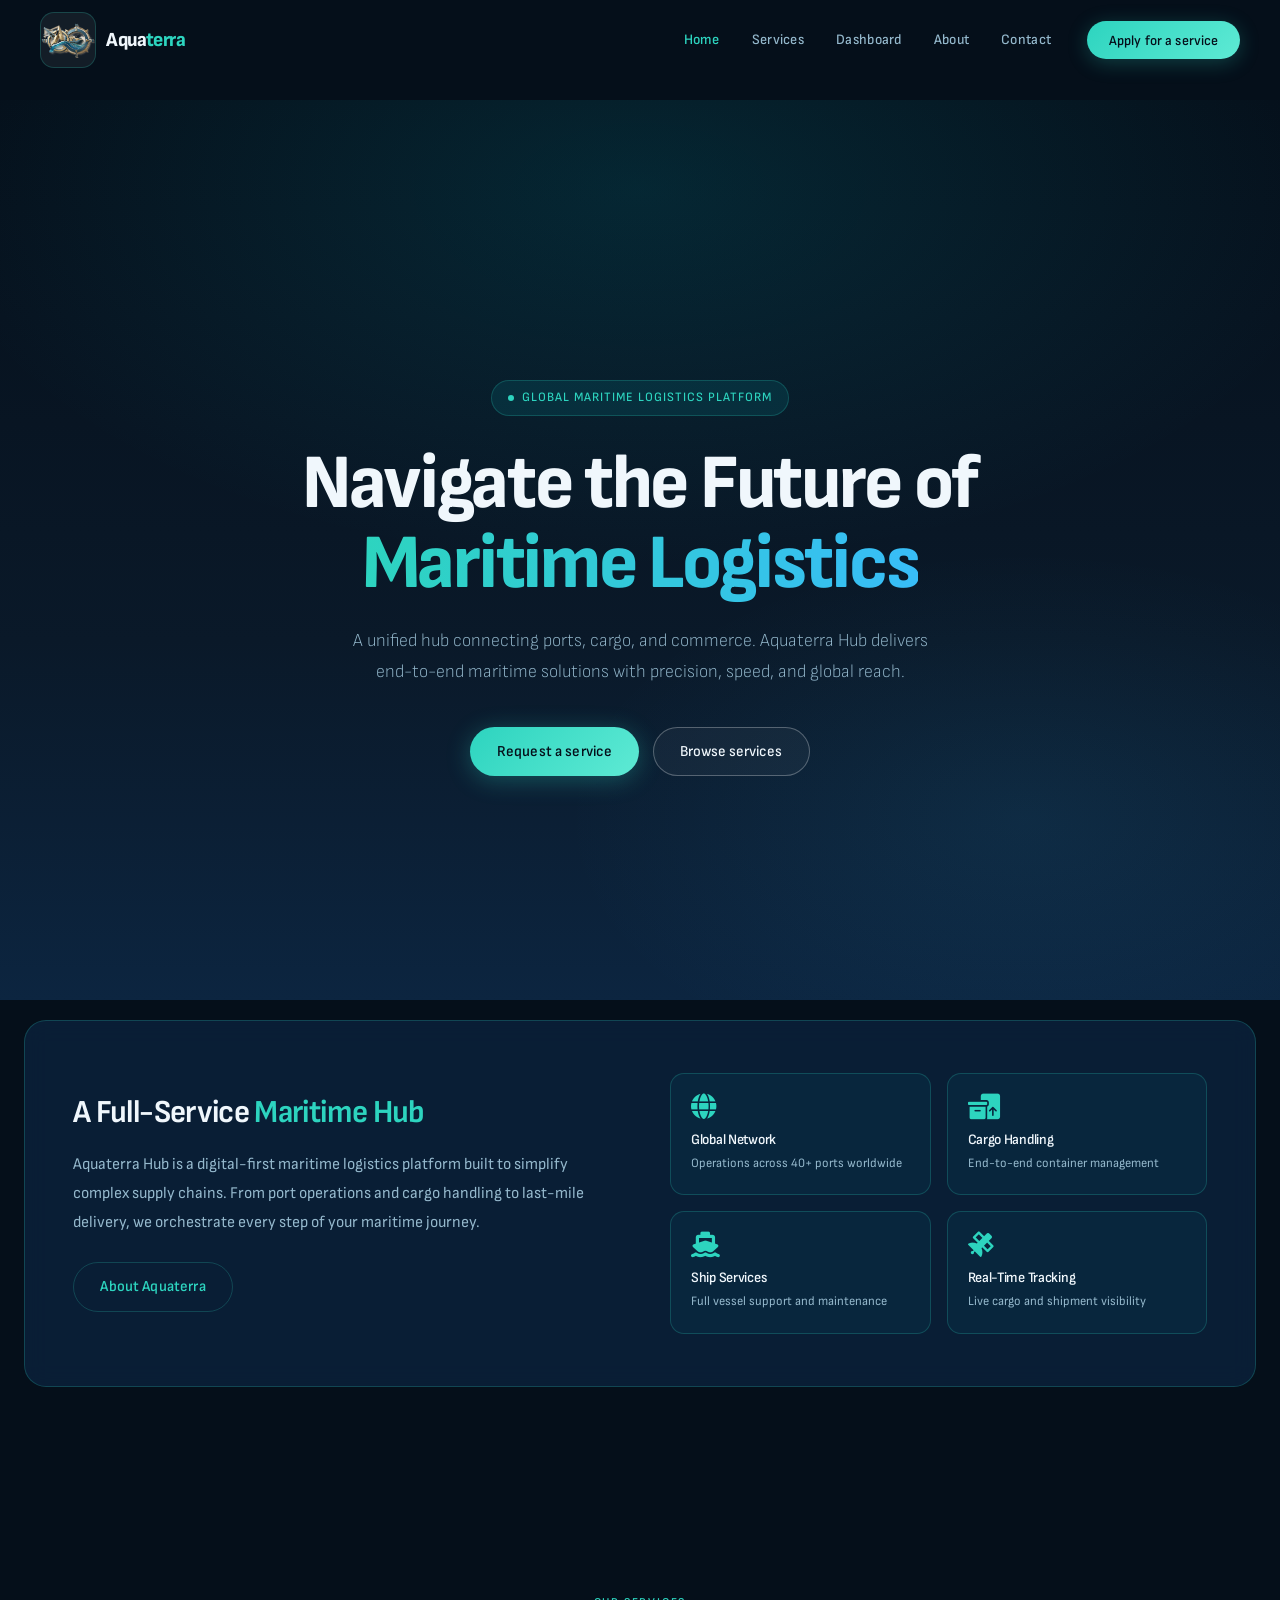
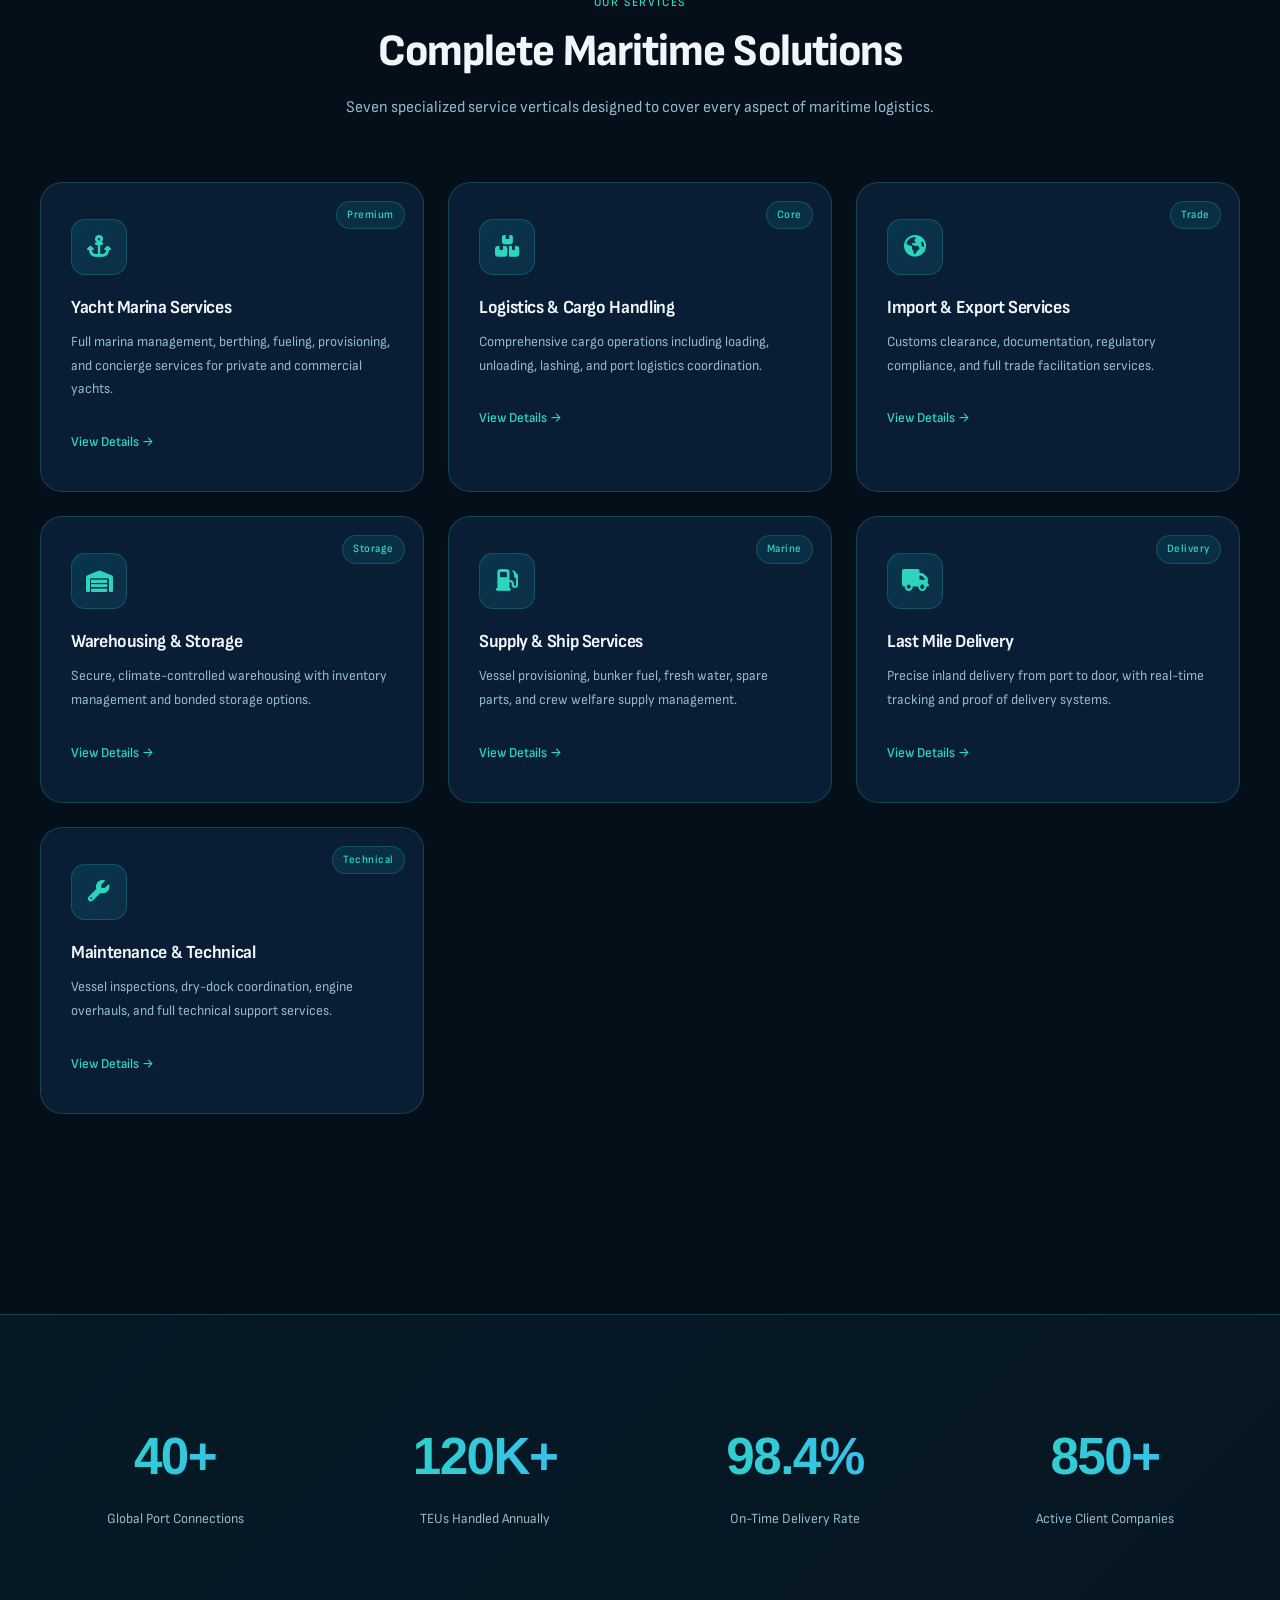
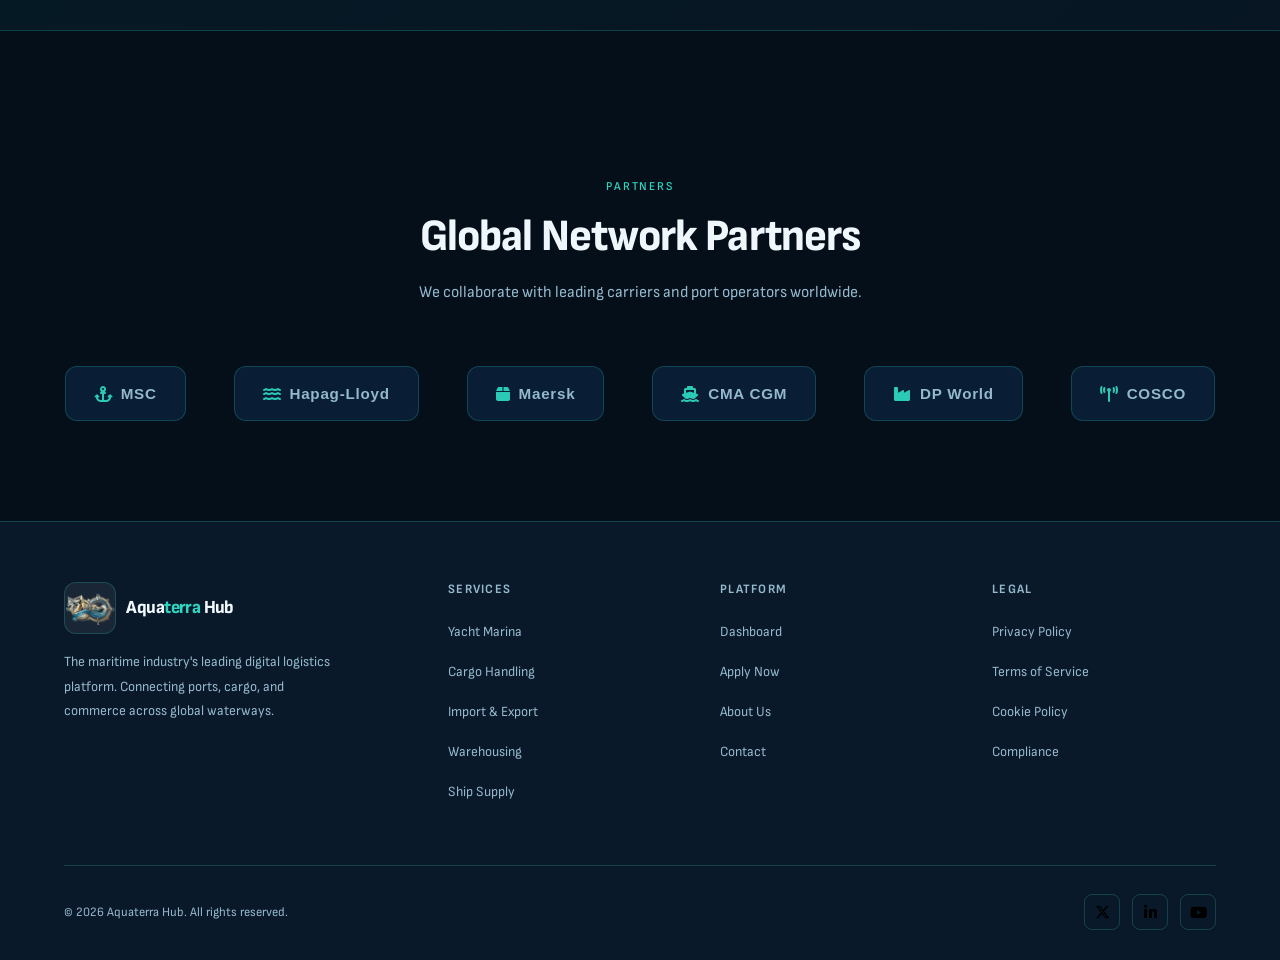
==== commit 049cf0b9: "solve a bug" ====
--- a/index.html
+++ b/index.html
@@ -8,7 +8,7 @@
 <link rel="preconnect" href="https://fonts.gstatic.com" crossorigin>
 <link href="https://fonts.googleapis.com/css2?family=Sofia+Sans+Semi+Condensed:ital,wght@0,1..1000;1,1..1000&display=swap" rel="stylesheet">
 <link rel="stylesheet" href="https://cdnjs.cloudflare.com/ajax/libs/font-awesome/6.5.2/css/all.min.css" crossorigin="anonymous" referrerpolicy="no-referrer">
-<link rel="stylesheet" href="aquaterra-hub.css">
+<link rel="stylesheet" href="style.css">
 </head>
 <body>
 
@@ -781,6 +781,6 @@
   </div>
 </div>
 
-<script src="aquaterra-hub.js"></script>
+<script src="script.js"></script>
 </body>
 </html>
--- a/style.css
+++ b/style.css
@@ -0,0 +1,1038 @@
+  :root {
+    --navy:   #050f1a;
+    --deep:   #0a1929;
+    --ocean:  #0c2540;
+    --teal:   #2dd4bf;
+    --teal2:  #5eead4;
+    --cyan:   #38BDF8;
+    --white:  #f0f7fc;
+    --muted:  #94b8cc;
+    --muted-strong: #b8d4e8;
+    --card:   rgba(12, 37, 64, 0.72);
+    --border: rgba(45, 212, 191, 0.22);
+    --glow:   rgba(45, 212, 191, 0.35);
+    --shadow: 0 8px 40px rgba(0, 10, 30, 0.55);
+    --radius: 14px;
+    --radius-lg: 22px;
+    --space-xs: 0.5rem;
+    --space-sm: 1rem;
+    --space-md: 1.5rem;
+    --space-lg: 2.5rem;
+    --space-xl: 4rem;
+    --content-max: 72rem;
+    --nav-h: 80px;
+    --focus-ring: 0 0 0 3px rgba(45, 212, 191, 0.45);
+    --font-ui: "Sofia Sans Semi Condensed", sans-serif;
+    --font-display: 'Syne', var(--font-ui);
+  }
+
+  *, *::before, *::after { box-sizing: border-box; margin: 0; padding: 0; }
+
+  html { scroll-behavior: smooth; }
+
+  @media (prefers-reduced-motion: reduce) {
+    html { scroll-behavior: auto; }
+    *, *::before, *::after {
+      animation-duration: 0.01ms !important;
+      animation-iteration-count: 1 !important;
+      transition-duration: 0.01ms !important;
+    }
+  }
+
+  body {
+    background: var(--navy);
+    color: var(--white);
+    font-family: var(--font-ui);
+    font-weight: 400;
+    font-size: 1.0625rem;
+    line-height: 1.65;
+    overflow-x: hidden;
+    min-height: 100vh;
+    -webkit-font-smoothing: antialiased;
+  }
+
+  h1, h2, h3, h4 { font-family: var(--font-display); line-height: 1.15; letter-spacing: -0.02em; }
+
+  a { text-decoration: none; color: inherit; }
+
+  :where(button, a, .nav-logo[role="button"], .service-card):focus-visible {
+    outline: none;
+    box-shadow: var(--focus-ring);
+  }
+
+  .lead {
+    color: var(--muted);
+    line-height: 1.75;
+    margin-top: var(--space-sm);
+    font-size: 1.02rem;
+    max-width: 36em;
+  }
+
+  .section--flush-top { padding-top: var(--space-lg) !important; }
+
+  /* ─── SCROLLBAR ─────────────────────────────────── */
+  ::-webkit-scrollbar { width: 6px; }
+  ::-webkit-scrollbar-track { background: var(--navy); }
+  ::-webkit-scrollbar-thumb { background: var(--teal); border-radius: 3px; }
+
+  /* ─── NAV ─────────────────────────────────────── */
+  nav {
+    position: fixed; top: 0; left: 0; right: 0; z-index: 1000;
+    display: flex; align-items: center; justify-content: space-between;
+    gap: var(--space-sm);
+    padding: 0 clamp(1rem, 4vw, 2.5rem);
+    height: var(--nav-h);
+    transition: background 0.35s, backdrop-filter 0.35s, box-shadow 0.35s;
+  }
+  nav.scrolled {
+    background: rgba(5, 15, 26, 0.94);
+    backdrop-filter: blur(16px);
+    box-shadow: 0 1px 0 var(--border);
+  }
+  .nav-logo {
+    display: inline-flex;
+    align-items: center;
+    gap: 0.65rem;
+    font-family: var(--font-display);
+    font-weight: 800;
+    font-size: clamp(1.05rem, 2.5vw, 1.25rem);
+    letter-spacing: -0.03em;
+    cursor: pointer;
+    flex-shrink: 0;
+    color: var(--white);
+    border-radius: var(--radius);
+    padding: 0.2rem 0.35rem 0.2rem 0;
+    margin: -0.2rem -0.35rem -0.2rem 0;
+  }
+  .nav-logo__text { line-height: 1.1; white-space: nowrap; }
+  .nav-logo__accent { color: var(--teal); }
+  .logo-mark {
+    flex-shrink: 0;
+    width: 56px;
+    height: 56px;
+    border-radius: 14px;
+    display: flex;
+    align-items: center;
+    justify-content: center;
+    background: rgba(255, 255, 255, 0.06);
+    border: 1px solid var(--border);
+    overflow: hidden;
+  }
+  .logo-mark img {
+    width: 100%;
+    height: 100%;
+    object-fit: contain;
+    object-position: center;
+    display: block;
+  }
+  .logo-mark--footer {
+    width: 52px;
+    height: 52px;
+    border-radius: 12px;
+  }
+  .footer-brand__logo {
+    display: inline-flex;
+    align-items: center;
+    gap: 0.65rem;
+    margin-bottom: 1rem;
+    font-family: var(--font-display);
+    font-weight: 800;
+    font-size: 1.2rem;
+    letter-spacing: -0.03em;
+    color: var(--white);
+  }
+  .footer-brand__logo .nav-logo__text { font-size: 1.15rem; }
+
+  /* Optional: add class `nav-logo--wide` on .nav-logo if logo_1.1.PNG is a wide lockup (icon + wordmark in one image). Hides duplicate text. */
+  .nav-logo--wide .logo-mark {
+    width: auto;
+    height: 52px;
+    background: transparent;
+    border: none;
+    padding: 0;
+  }
+  .nav-logo--wide .logo-mark img {
+    width: auto;
+    height: 52px;
+    max-width: min(260px, 55vw);
+    max-height: 52px;
+  }
+  .nav-logo--wide .nav-logo__text { display: none; }
+
+  .nav-toggle {
+    display: none;
+    flex-direction: column;
+    justify-content: center;
+    gap: 6px;
+    width: 44px; height: 44px;
+    padding: 0;
+    border: 1px solid var(--border);
+    border-radius: var(--radius);
+    background: rgba(12, 37, 64, 0.5);
+    cursor: pointer;
+    flex-shrink: 0;
+  }
+  .nav-toggle-bar {
+    display: block;
+    width: 20px; height: 2px;
+    margin: 0 auto;
+    background: var(--white);
+    border-radius: 1px;
+    transition: transform 0.2s, opacity 0.2s;
+  }
+  nav.nav-open .nav-toggle-bar:nth-child(1) { transform: translateY(8px) rotate(45deg); }
+  nav.nav-open .nav-toggle-bar:nth-child(2) { opacity: 0; }
+  nav.nav-open .nav-toggle-bar:nth-child(3) { transform: translateY(-8px) rotate(-45deg); }
+  .nav-actions {
+    display: flex;
+    align-items: center;
+    gap: clamp(1rem, 3vw, 2.25rem);
+    flex: 1;
+    justify-content: flex-end;
+    min-width: 0;
+  }
+  .nav-links { display: flex; gap: clamp(1rem, 2.5vw, 2rem); align-items: center; flex-wrap: wrap; justify-content: flex-end; }
+  .nav-links a {
+    font-size: 0.9rem; font-weight: 500; color: var(--muted);
+    transition: color 0.2s; cursor: pointer;
+    letter-spacing: 0.02em;
+    padding: 0.35rem 0;
+    border-radius: 4px;
+  }
+  .nav-links a:hover, .nav-links a.active { color: var(--white); }
+  .nav-links a.active { color: var(--teal); font-weight: 600; }
+  .nav-cta {
+    display: inline-flex;
+    align-items: center;
+    justify-content: center;
+    background: linear-gradient(135deg, var(--teal), var(--teal2));
+    color: var(--navy); border: none; cursor: pointer;
+    padding: 0.65rem 1.35rem; border-radius: 999px;
+    font-family: var(--font-ui); font-weight: 600; font-size: 0.875rem;
+    letter-spacing: 0.01em;
+    transition: transform 0.2s, box-shadow 0.2s;
+    white-space: nowrap;
+    box-shadow: 0 4px 20px rgba(45, 212, 191, 0.25);
+  }
+  .nav-cta:hover { transform: translateY(-1px); box-shadow: 0 8px 28px rgba(45, 212, 191, 0.35); }
+
+  /* ─── PAGE SYSTEM ────────────────────────────── */
+  .page { display: none; }
+  .page.active { display: block; }
+
+  /* ─── HERO ────────────────────────────────────── */
+  .hero {
+    min-height: 100vh;
+    min-height: 100dvh;
+    position: relative;
+    display: flex; align-items: center; justify-content: center;
+    text-align: center;
+    overflow: hidden;
+    padding: clamp(5.5rem, 12vw, 7.5rem) clamp(1rem, 5vw, 2.5rem) clamp(3rem, 8vw, 4rem);
+  }
+  #hero-canvas {
+    position: absolute; inset: 0; z-index: 0;
+  }
+  .hero-bg-gradient {
+    position: absolute; inset: 0; z-index: 1;
+    background:
+      radial-gradient(ellipse 80% 60% at 50% 10%, rgba(0,200,215,0.12) 0%, transparent 70%),
+      radial-gradient(ellipse 60% 50% at 80% 80%, rgba(56,189,248,0.08) 0%, transparent 60%),
+      linear-gradient(180deg, var(--navy) 0%, var(--deep) 60%, var(--ocean) 100%);
+  }
+  .hero-content { position: relative; z-index: 2; max-width: 820px; }
+  .hero-badge {
+    display: inline-flex; align-items: center; gap: 8px;
+    background: rgba(0,200,215,0.1); border: 1px solid var(--border);
+    border-radius: 50px; padding: 6px 16px; margin-bottom: 28px;
+    font-size: 0.8rem; font-weight: 500; color: var(--teal);
+    letter-spacing: 0.08em; text-transform: uppercase;
+    backdrop-filter: blur(8px);
+  }
+  .hero-badge::before {
+    content: ''; width: 6px; height: 6px;
+    background: var(--teal); border-radius: 50%;
+    animation: pulse 2s ease-in-out infinite;
+  }
+  @keyframes pulse {
+    0%, 100% { opacity: 1; transform: scale(1); }
+    50% { opacity: 0.4; transform: scale(1.5); }
+  }
+  .hero h1 {
+    font-size: clamp(2.8rem, 6vw, 5rem);
+    font-weight: 800;
+    margin-bottom: 20px;
+    letter-spacing: -0.03em;
+    line-height: 1.05;
+  }
+  .hero h1 .grad {
+    background: linear-gradient(90deg, var(--teal), var(--cyan), var(--teal2));
+    -webkit-background-clip: text; -webkit-text-fill-color: transparent;
+    background-clip: text;
+    animation: shimmer 4s ease-in-out infinite;
+    background-size: 200%;
+  }
+  @keyframes shimmer {
+    0%, 100% { background-position: 0% 50%; }
+    50% { background-position: 100% 50%; }
+  }
+  .hero p {
+    font-size: 1.15rem; color: var(--muted); max-width: 580px;
+    margin: 0 auto 40px; line-height: 1.7; font-weight: 300;
+  }
+  .hero-ctas { display: flex; gap: 14px; justify-content: center; flex-wrap: wrap; }
+  .btn-primary {
+    background: linear-gradient(135deg, var(--teal), var(--teal2));
+    color: var(--navy); border: none; cursor: pointer;
+    padding: 0.9rem 1.65rem; border-radius: 999px;
+    font-family: var(--font-ui); font-weight: 600; font-size: 0.95rem;
+    letter-spacing: 0.01em;
+    transition: transform 0.2s, box-shadow 0.2s;
+    box-shadow: 0 4px 24px rgba(45, 212, 191, 0.3);
+  }
+  .btn-primary:hover { transform: translateY(-2px); box-shadow: 0 10px 36px rgba(45, 212, 191, 0.4); }
+  .btn-primary--outline {
+    background: transparent;
+    color: var(--teal);
+    border: 1px solid var(--border);
+    box-shadow: none;
+  }
+  .btn-primary--outline:hover {
+    background: rgba(45, 212, 191, 0.1);
+    border-color: var(--teal);
+    color: var(--teal2);
+  }
+  .btn-secondary {
+    background: rgba(255, 255, 255, 0.04); color: var(--white); cursor: pointer;
+    padding: 0.85rem 1.65rem; border-radius: 999px;
+    border: 1px solid rgba(255, 255, 255, 0.28);
+    font-family: var(--font-ui); font-weight: 500; font-size: 0.95rem;
+    transition: border-color 0.2s, background 0.2s, color 0.2s;
+    backdrop-filter: blur(8px);
+  }
+  .btn-secondary:hover {
+    border-color: var(--teal); color: var(--teal2);
+    background: rgba(45, 212, 191, 0.08);
+  }
+  .hero-scroll {
+    position: absolute; bottom: 36px; left: 50%; transform: translateX(-50%);
+    z-index: 2; display: flex; flex-direction: column; align-items: center; gap: 8px;
+    color: var(--muted); font-size: 0.75rem; letter-spacing: 0.1em;
+    text-transform: uppercase;
+  }
+  .scroll-line {
+    width: 1px; height: 50px;
+    background: linear-gradient(to bottom, var(--teal), transparent);
+    animation: scrollLine 2s ease-in-out infinite;
+  }
+  @keyframes scrollLine {
+    0% { transform: scaleY(0); transform-origin: top; opacity: 0; }
+    50% { opacity: 1; transform: scaleY(1); transform-origin: top; }
+    100% { transform: scaleY(0); transform-origin: bottom; opacity: 0; }
+  }
+
+  /* ─── SECTIONS ──────────────────────────────── */
+  section {
+    padding: clamp(3.5rem, 8vw, 6.25rem) clamp(1rem, 5vw, 2.5rem);
+    margin-top: clamp(3.5rem, 8vw, 6.25rem);
+  }
+  .section-label {
+    display: inline-block; font-size: 0.75rem; font-weight: 600;
+    letter-spacing: 0.15em; text-transform: uppercase; color: var(--teal);
+    margin-bottom: 14px;
+  }
+  .section-title {
+    font-size: clamp(1.8rem, 3.5vw, 2.8rem);
+    font-weight: 800; letter-spacing: -0.02em; margin-bottom: 16px;
+  }
+  .section-sub { color: var(--muted); font-size: 1.02rem; max-width: 38rem; line-height: 1.7; }
+  .section-header { margin-bottom: 60px; }
+  .section-header.centered { text-align: center; }
+  .section-header.centered .section-sub { margin: 0 auto; }
+
+  /* ─── OVERVIEW STRIP ─────────────────────────── */
+  .overview-strip {
+    background: var(--card);
+    border: 1px solid var(--border);
+    border-radius: var(--radius-lg);
+    padding: clamp(1.75rem, 5vw, 3.25rem) clamp(1.5rem, 4vw, 3rem);
+    backdrop-filter: blur(12px);
+    margin: 20px clamp(1rem, 5vw, 2.5rem);
+    max-width: calc(var(--content-max) + 2 * clamp(1rem, 5vw, 2.5rem));
+    margin-inline: auto;
+    display: grid; grid-template-columns: 1fr 1fr; gap: clamp(2rem, 5vw, 3.75rem);
+    align-items: center;
+  }
+  .overview-cta { margin-top: var(--space-md); }
+  .overview-text h2 { font-size: 2rem; margin-bottom: 18px; }
+  .overview-text p { color: var(--muted); line-height: 1.8; }
+  .overview-visual {
+    display: grid; grid-template-columns: 1fr 1fr; gap: 16px;
+  }
+  .ov-card {
+    background: rgba(0,200,215,0.05);
+    border: 1px solid var(--border);
+    border-radius: var(--radius);
+    padding: 20px;
+    transition: border-color 0.3s;
+  }
+  .ov-card:hover { border-color: var(--teal); }
+  .ov-icon { font-size: 1.6rem; margin-bottom: 10px; line-height: 1; }
+  .ov-icon i { color: var(--teal); }
+  .ov-card h4 { font-size: 0.9rem; font-weight: 600; margin-bottom: 5px; }
+  .ov-card p { font-size: 0.8rem; color: var(--muted); }
+
+  /* ─── SERVICE CARDS ──────────────────────────── */
+  .services-grid {
+    display: grid;
+    grid-template-columns: repeat(auto-fill, minmax(300px, 1fr));
+    gap: 24px;
+  }
+  .service-card {
+    background: var(--card);
+    border: 1px solid var(--border);
+    border-radius: var(--radius-lg);
+    padding: 36px 30px;
+    cursor: pointer;
+    transition: all 0.35s cubic-bezier(0.25, 0.8, 0.25, 1);
+    position: relative; overflow: hidden;
+    backdrop-filter: blur(10px);
+  }
+  .service-card::before {
+    content: ''; position: absolute; inset: 0;
+    background: linear-gradient(135deg, rgba(0,200,215,0.08) 0%, transparent 60%);
+    opacity: 0; transition: opacity 0.35s;
+  }
+  .service-card:hover { border-color: var(--teal); transform: translateY(-6px); box-shadow: 0 20px 60px rgba(0,200,215,0.15); }
+  .service-card:hover::before { opacity: 1; }
+  .svc-icon {
+    width: 56px; height: 56px;
+    background: linear-gradient(135deg, rgba(0,200,215,0.15), rgba(56,189,248,0.1));
+    border: 1px solid var(--border);
+    border-radius: 14px;
+    display: flex; align-items: center; justify-content: center;
+    font-size: 1.6rem; margin-bottom: 22px;
+    transition: border-color 0.3s;
+  }
+  .service-card:hover .svc-icon { border-color: var(--teal); }
+  .svc-icon i { font-size: 1.35rem; line-height: 1; color: var(--teal); }
+  .service-card h3 { font-size: 1.15rem; font-weight: 700; margin-bottom: 12px; }
+  .service-card p { font-size: 0.875rem; color: var(--muted); line-height: 1.7; margin-bottom: 26px; }
+  .svc-link {
+    display: inline-flex; align-items: center; gap: 8px;
+    font-size: 0.85rem; font-weight: 600; color: var(--teal);
+    transition: gap 0.2s;
+  }
+  .service-card:hover .svc-link { gap: 12px; }
+  .svc-tag {
+    position: absolute; top: 18px; right: 18px;
+    background: rgba(0,200,215,0.1); border: 1px solid var(--border);
+    border-radius: 20px; padding: 4px 10px;
+    font-size: 0.7rem; font-weight: 600; color: var(--teal);
+    letter-spacing: 0.05em;
+  }
+
+  /* ─── STATS ─────────────────────────────────── */
+  .stats-section {
+    background: linear-gradient(135deg, rgba(0,200,215,0.06) 0%, rgba(56,189,248,0.04) 100%);
+    border-top: 1px solid var(--border);
+    border-bottom: 1px solid var(--border);
+  }
+  .stats-grid {
+    display: grid; grid-template-columns: repeat(4, 1fr); gap: 40px;
+    text-align: center;
+  }
+  .stat-item {}
+  .stat-num {
+    font-family: 'Syne', sans-serif;
+    font-size: clamp(2.2rem, 4vw, 3.5rem);
+    font-weight: 800; letter-spacing: -0.03em;
+    background: linear-gradient(90deg, var(--teal), var(--cyan));
+    -webkit-background-clip: text; -webkit-text-fill-color: transparent;
+    background-clip: text;
+  }
+  .stat-label { font-size: 0.875rem; color: var(--muted); margin-top: 8px; }
+
+  /* ─── TESTIMONIALS ──────────────────────────── */
+  .testimonials-grid { display: grid; grid-template-columns: repeat(3, 1fr); gap: 24px; }
+  .testi-card {
+    background: var(--card); border: 1px solid var(--border);
+    border-radius: var(--radius-lg); padding: 32px;
+    backdrop-filter: blur(10px); transition: border-color 0.3s;
+  }
+  .testi-card:hover { border-color: rgba(0,200,215,0.35); }
+  .testi-stars { color: var(--teal); font-size: 0.9rem; margin-bottom: 18px; }
+  .testi-text { color: var(--muted); font-size: 0.9rem; line-height: 1.75; margin-bottom: 24px; font-style: italic; }
+  .testi-author { display: flex; align-items: center; gap: 12px; }
+  .testi-avatar {
+    width: 40px; height: 40px; border-radius: 50%;
+    display: flex; align-items: center; justify-content: center;
+    font-size: 1.1rem;
+    background: linear-gradient(135deg, rgba(0,200,215,0.2), rgba(56,189,248,0.15));
+    border: 1px solid var(--border);
+  }
+  .testi-name { font-weight: 600; font-size: 0.9rem; }
+  .testi-role { font-size: 0.78rem; color: var(--muted); }
+
+  /* ─── PARTNERS ──────────────────────────────── */
+  .partners-row {
+    display: flex; align-items: center; justify-content: center;
+    gap: 48px; flex-wrap: wrap;
+  }
+  .partner-badge {
+    display: inline-flex;
+    align-items: center;
+    gap: 0.5rem;
+    background: var(--card); border: 1px solid var(--border);
+    border-radius: 12px; padding: 14px 28px;
+    font-family: 'Syne', sans-serif; font-weight: 700;
+    font-size: 0.95rem; color: var(--muted);
+    transition: all 0.3s; letter-spacing: 0.05em;
+  }
+  .partner-badge i { font-size: 1rem; color: var(--teal); opacity: 0.95; }
+  .partner-badge:hover { border-color: var(--teal); color: var(--white); }
+
+  /* ─── SERVICE DETAIL PAGE ────────────────────── */
+  .detail-hero {
+    background: linear-gradient(180deg, var(--ocean) 0%, var(--navy) 100%);
+    padding: 140px 5% 80px;
+    border-bottom: 1px solid var(--border);
+    position: relative; overflow: hidden;
+  }
+  .detail-hero::before {
+    content: '';
+    position: absolute; top: -60%; right: -10%;
+    width: 600px; height: 600px;
+    border-radius: 50%;
+    background: radial-gradient(circle, rgba(0,200,215,0.08) 0%, transparent 70%);
+  }
+  .detail-hero-inner { max-width: 720px; position: relative; z-index: 1; }
+  .detail-hero .svc-icon-lg {
+    width: 80px; height: 80px;
+    background: linear-gradient(135deg, rgba(0,200,215,0.15), rgba(56,189,248,0.1));
+    border: 1px solid var(--border);
+    border-radius: 20px;
+    display: flex; align-items: center; justify-content: center;
+    font-size: 2.2rem; margin-bottom: 28px;
+  }
+  .detail-hero .svc-icon-lg i { font-size: 2rem; line-height: 1; color: var(--teal); }
+  .detail-hero h1 { font-size: clamp(2rem, 4vw, 3.2rem); margin-bottom: 18px; }
+  .detail-hero p { color: var(--muted); font-size: 1.05rem; max-width: 560px; line-height: 1.75; }
+  .detail-content {
+    display: grid; grid-template-columns: 1fr 340px; gap: 48px;
+    padding: 80px 5%;
+    align-items: start;
+  }
+  .detail-main {}
+  .detail-main h2 { font-size: 1.5rem; margin-bottom: 20px; margin-top: 40px; }
+  .detail-main h2:first-child { margin-top: 0; }
+  .detail-main p { color: var(--muted); line-height: 1.8; margin-bottom: 16px; }
+  .feature-list { list-style: none; display: flex; flex-direction: column; gap: 14px; margin-bottom: 20px; }
+  .feature-list li {
+    display: flex; align-items: flex-start; gap: 12px;
+    font-size: 0.92rem; color: var(--muted);
+  }
+  .feature-list li::before {
+    content: '\f054';
+    font-family: 'Font Awesome 6 Free';
+    font-weight: 900;
+    font-size: 0.55rem;
+    color: var(--teal);
+    flex-shrink: 0;
+    margin-top: 5px;
+    line-height: 1;
+  }
+  .steps-list { display: flex; flex-direction: column; gap: 0; }
+  .step-item {
+    display: flex; gap: 20px;
+    padding-bottom: 32px;
+    position: relative;
+  }
+  .step-item:not(:last-child)::after {
+    content: ''; position: absolute; left: 18px; top: 40px; bottom: 0;
+    width: 1px; background: var(--border);
+  }
+  .step-num {
+    width: 36px; height: 36px; border-radius: 50%;
+    background: rgba(0,200,215,0.1); border: 1px solid var(--border);
+    display: flex; align-items: center; justify-content: center;
+    font-family: 'Syne', sans-serif; font-size: 0.8rem; font-weight: 700;
+    color: var(--teal); flex-shrink: 0;
+  }
+  .step-content h4 { font-size: 0.95rem; font-weight: 600; margin-bottom: 6px; }
+  .step-content p { font-size: 0.85rem; color: var(--muted); }
+  .detail-sidebar {}
+  .sidebar-card {
+    background: var(--card); border: 1px solid var(--border);
+    border-radius: var(--radius-lg); padding: 30px;
+    backdrop-filter: blur(10px); position: sticky; top: calc(var(--nav-h) + 12px);
+  }
+  .sidebar-card h3 { font-size: 1.1rem; margin-bottom: 8px; }
+  .sidebar-card p { font-size: 0.85rem; color: var(--muted); margin-bottom: 24px; }
+  .sidebar-card .btn-primary { width: 100%; text-align: center; display: block; }
+  .info-row { display: flex; justify-content: space-between; padding: 14px 0; border-bottom: 1px solid var(--border); font-size: 0.85rem; }
+  .info-row:last-of-type { border-bottom: none; }
+  .info-row .key { color: var(--muted); }
+  .info-row .val { font-weight: 600; color: var(--teal); }
+
+  /* ─── APPLICATION PAGE ───────────────────────── */
+  .app-page { padding-top: 110px; }
+  .app-header { padding: 60px 5% 50px; text-align: center; }
+  .form-container {
+    max-width: 760px; margin: 0 auto; padding: 0 5% 100px;
+  }
+  .form-section-title {
+    font-family: 'Syne', sans-serif; font-size: 1rem;
+    font-weight: 700; color: var(--teal);
+    letter-spacing: 0.1em; text-transform: uppercase;
+    margin-bottom: 20px; margin-top: 40px;
+    display: flex; align-items: center; gap: 12px;
+  }
+  .form-section-title::after {
+    content: ''; flex: 1; height: 1px; background: var(--border);
+  }
+  .form-card {
+    background: var(--card); border: 1px solid var(--border);
+    border-radius: var(--radius-lg); padding: 40px;
+    backdrop-filter: blur(10px); margin-bottom: 24px;
+  }
+  .form-row { display: grid; grid-template-columns: 1fr 1fr; gap: 20px; }
+  .form-group { display: flex; flex-direction: column; gap: 8px; margin-bottom: 20px; }
+  .form-group label { font-size: 0.82rem; font-weight: 600; color: var(--muted); letter-spacing: 0.04em; }
+  .form-group input, .form-group select, .form-group textarea {
+    background: rgba(5,20,45,0.8); border: 1px solid var(--border);
+    border-radius: 10px; padding: 14px 16px;
+    color: var(--white); font-family: 'Outfit', sans-serif; font-size: 0.9rem;
+    outline: none; transition: border-color 0.25s, box-shadow 0.25s;
+    -webkit-appearance: none;
+  }
+  .form-group input:focus, .form-group select:focus, .form-group textarea:focus {
+    border-color: var(--teal); box-shadow: 0 0 0 3px rgba(0,200,215,0.12);
+  }
+  .form-group textarea { min-height: 120px; resize: vertical; }
+  .form-group select option { background: #051428; }
+  .upload-zone {
+    border: 2px dashed var(--border); border-radius: var(--radius);
+    padding: 40px; text-align: center; cursor: pointer;
+    transition: border-color 0.3s, background 0.3s;
+  }
+  .upload-zone:hover { border-color: var(--teal); background: rgba(0,200,215,0.04); }
+  .upload-icon { font-size: 2.5rem; margin-bottom: 12px; line-height: 1; color: var(--teal); }
+  .upload-icon i { font-size: 2.25rem; vertical-align: middle; }
+  .upload-zone p { font-size: 0.875rem; color: var(--muted); margin: 0; }
+  .upload-zone strong { color: var(--teal); }
+  .form-submit { text-align: center; margin-top: 40px; }
+  .btn-submit {
+    background: linear-gradient(90deg, var(--teal), var(--teal2));
+    color: var(--navy); border: none; cursor: pointer;
+    padding: 17px 60px; border-radius: 50px;
+    font-family: 'Outfit', sans-serif; font-weight: 700; font-size: 1rem;
+    transition: all 0.25s; box-shadow: 0 0 40px rgba(0,200,215,0.35);
+    display: inline-flex; align-items: center; gap: 10px;
+  }
+  .btn-submit:hover { transform: translateY(-2px); box-shadow: 0 0 60px rgba(0,200,215,0.5); }
+
+  /* ─── DASHBOARD ─────────────────────────────── */
+  .dashboard-page { padding-top: 110px; }
+  .dash-header {
+    padding: 40px 5% 30px;
+    display: flex; align-items: center; justify-content: space-between;
+    border-bottom: 1px solid var(--border);
+  }
+  .dash-welcome h1 { font-size: 1.8rem; }
+  .dash-welcome h1 i { margin-left: 0.2rem; font-size: 0.85em; vertical-align: middle; opacity: 0.95; }
+  .dash-welcome p { color: var(--muted); font-size: 0.9rem; }
+  .dash-user {
+    display: flex; align-items: center; gap: 12px;
+  }
+  .dash-avatar {
+    width: 44px; height: 44px; border-radius: 50%;
+    background: linear-gradient(135deg, var(--teal), var(--cyan));
+    display: flex; align-items: center; justify-content: center;
+    font-size: 1.1rem; color: var(--navy);
+    font-family: 'Syne', sans-serif; font-weight: 800;
+  }
+  .dash-body { display: grid; grid-template-columns: 240px 1fr; min-height: calc(100vh - 180px); }
+  .dash-sidebar {
+    border-right: 1px solid var(--border); padding: 30px 20px;
+    display: flex; flex-direction: column; gap: 6px;
+  }
+  .dash-nav-item {
+    display: flex; align-items: center; gap: 12px;
+    padding: 12px 14px; border-radius: 10px;
+    font-size: 0.875rem; font-weight: 500; cursor: pointer;
+    color: var(--muted); transition: all 0.2s;
+  }
+  .dash-nav-item:hover { background: rgba(0,200,215,0.06); color: var(--white); }
+  .dash-nav-item.active { background: rgba(0,200,215,0.1); color: var(--teal); border: 1px solid var(--border); }
+  .dash-nav-item i { width: 1.1rem; text-align: center; flex-shrink: 0; opacity: 0.95; }
+  .dash-nav-item--end { margin-top: auto; }
+  .dash-main { padding: 36px 40px; }
+  .dash-main h3 i { margin-right: 0.5rem; color: var(--teal); font-size: 0.95em; vertical-align: middle; }
+  .dash-stats-row { display: grid; grid-template-columns: repeat(4, 1fr); gap: 20px; margin-bottom: 40px; }
+  .dash-stat-card {
+    background: var(--card); border: 1px solid var(--border);
+    border-radius: var(--radius); padding: 22px;
+    backdrop-filter: blur(10px);
+  }
+  .dash-stat-label { font-size: 0.78rem; color: var(--muted); text-transform: uppercase; letter-spacing: 0.06em; margin-bottom: 10px; }
+  .dash-stat-num {
+    font-family: 'Syne', sans-serif; font-size: 1.9rem; font-weight: 800;
+    background: linear-gradient(90deg, var(--teal), var(--cyan));
+    -webkit-background-clip: text; -webkit-text-fill-color: transparent;
+    background-clip: text;
+  }
+  .dash-stat-delta { font-size: 0.78rem; color: #4ade80; margin-top: 6px; display: flex; align-items: center; gap: 0.35rem; flex-wrap: wrap; }
+  .dash-stat-delta i { font-size: 0.72rem; opacity: 0.95; }
+  .requests-table {
+    background: var(--card); border: 1px solid var(--border);
+    border-radius: var(--radius-lg); overflow: hidden; backdrop-filter: blur(10px);
+  }
+  .table-header {
+    display: flex; align-items: center; justify-content: space-between;
+    padding: 22px 28px; border-bottom: 1px solid var(--border);
+  }
+  .table-header h3 { font-size: 1rem; font-weight: 700; }
+  .table-filters { display: flex; gap: 8px; }
+  .filter-btn {
+    padding: 6px 14px; border-radius: 20px; font-size: 0.78rem; font-weight: 600;
+    cursor: pointer; border: 1px solid var(--border); background: transparent;
+    color: var(--muted); font-family: 'Outfit', sans-serif; transition: all 0.2s;
+  }
+  .filter-btn.active { background: rgba(0,200,215,0.1); border-color: var(--teal); color: var(--teal); }
+  .table-grid { width: 100%; }
+  .table-row {
+    display: grid; grid-template-columns: 2fr 1.5fr 1fr 1.2fr 1fr;
+    padding: 18px 28px; border-bottom: 1px solid rgba(0,200,215,0.07);
+    align-items: center; transition: background 0.2s; cursor: pointer;
+  }
+  .table-row:last-child { border-bottom: none; }
+  .table-row:hover { background: rgba(0,200,215,0.04); }
+  .table-row.head {
+    font-size: 0.75rem; font-weight: 600; color: var(--muted);
+    text-transform: uppercase; letter-spacing: 0.08em;
+    cursor: default; background: transparent;
+    border-bottom: 1px solid var(--border);
+  }
+  .table-row.head:hover { background: transparent; }
+  .req-id { font-family: 'Syne', sans-serif; font-size: 0.85rem; font-weight: 700; color: var(--teal); }
+  .req-service { font-size: 0.875rem; font-weight: 500; display: inline-flex; align-items: center; gap: 0.4rem; }
+  .req-service i { color: var(--teal); font-size: 0.85rem; opacity: 0.9; flex-shrink: 0; }
+  .req-date { font-size: 0.82rem; color: var(--muted); }
+  .badge {
+    display: inline-flex; align-items: center; gap: 6px;
+    padding: 5px 12px; border-radius: 20px;
+    font-size: 0.75rem; font-weight: 600; letter-spacing: 0.04em;
+  }
+  .badge::before { content: ''; width: 5px; height: 5px; border-radius: 50%; }
+  .badge-pending { background: rgba(251,191,36,0.1); color: #FBBF24; border: 1px solid rgba(251,191,36,0.2); }
+  .badge-pending::before { background: #FBBF24; }
+  .badge-progress { background: rgba(56,189,248,0.1); color: var(--cyan); border: 1px solid rgba(56,189,248,0.2); }
+  .badge-progress::before { background: var(--cyan); animation: pulse 1.5s ease-in-out infinite; }
+  .badge-done { background: rgba(74,222,128,0.1); color: #4ADE80; border: 1px solid rgba(74,222,128,0.2); }
+  .badge-done::before { background: #4ADE80; }
+  .req-action {
+    font-size: 0.8rem; color: var(--teal); font-weight: 600;
+    cursor: pointer; transition: opacity 0.2s;
+  }
+  .req-action:hover { opacity: 0.7; }
+
+  /* ─── ABOUT PAGE ─────────────────────────────── */
+  .about-hero {
+    padding: 140px 5% 80px;
+    background: linear-gradient(180deg, var(--ocean) 0%, var(--navy) 100%);
+    border-bottom: 1px solid var(--border);
+    text-align: center; position: relative; overflow: hidden;
+  }
+  .about-hero::before {
+    content: '';
+    position: absolute; top: -40%; left: 50%; transform: translateX(-50%);
+    width: 800px; height: 600px;
+    background: radial-gradient(ellipse, rgba(0,200,215,0.08) 0%, transparent 70%);
+  }
+  .about-hero h1 { font-size: clamp(2.5rem, 5vw, 4rem); margin-bottom: 20px; position: relative; }
+  .about-hero p { color: var(--muted); max-width: 600px; margin: 0 auto; font-size: 1.05rem; line-height: 1.75; position: relative; }
+  .about-content { padding: 80px 5%; }
+  .about-grid { display: grid; grid-template-columns: 1fr 1fr; gap: 60px; align-items: start; margin-bottom: 80px; }
+  .about-card {
+    background: var(--card); border: 1px solid var(--border);
+    border-radius: var(--radius-lg); padding: 40px;
+    backdrop-filter: blur(10px);
+  }
+  .about-card .icon { font-size: 2rem; margin-bottom: 20px; line-height: 1; }
+  .about-card .icon i { color: var(--teal); }
+  .value-icon {
+    width: 40px;
+    height: 40px;
+    background: rgba(0, 200, 215, 0.1);
+    border: 1px solid var(--border);
+    border-radius: 10px;
+    display: flex;
+    align-items: center;
+    justify-content: center;
+    flex-shrink: 0;
+    color: var(--teal);
+    font-size: 1rem;
+  }
+  .about-card h3 { font-size: 1.4rem; margin-bottom: 16px; }
+  .about-card p { color: var(--muted); line-height: 1.8; }
+  .team-section { margin-top: 80px; }
+  .team-grid { display: grid; grid-template-columns: repeat(4, 1fr); gap: 24px; margin-top: 40px; }
+  .team-card {
+    background: var(--card); border: 1px solid var(--border);
+    border-radius: var(--radius); padding: 28px 22px;
+    text-align: center; backdrop-filter: blur(10px);
+    transition: border-color 0.3s, transform 0.3s;
+  }
+  .team-card:hover { border-color: var(--teal); transform: translateY(-4px); }
+  .team-avatar {
+    width: 70px; height: 70px; border-radius: 50%;
+    background: linear-gradient(135deg, rgba(0,200,215,0.2), rgba(56,189,248,0.1));
+    border: 1px solid var(--border);
+    display: flex; align-items: center; justify-content: center;
+    margin: 0 auto 16px;
+  }
+  .team-avatar i { font-size: 1.65rem; color: var(--teal); line-height: 1; }
+  .team-card h4 { font-size: 0.95rem; font-weight: 700; margin-bottom: 5px; }
+  .team-card p { font-size: 0.8rem; color: var(--teal); }
+
+  /* ─── CONTACT PAGE ──────────────────────────── */
+  .contact-page { padding-top: 110px; }
+  .contact-header { padding: 60px 5% 50px; text-align: center; }
+  .contact-grid { display: grid; grid-template-columns: 1fr 380px; gap: 48px; padding: 0 5% 100px; }
+  .contact-form-card {
+    background: var(--card); border: 1px solid var(--border);
+    border-radius: var(--radius-lg); padding: 44px;
+    backdrop-filter: blur(10px);
+  }
+  .contact-info { display: flex; flex-direction: column; gap: 24px; }
+  .info-card {
+    background: var(--card); border: 1px solid var(--border);
+    border-radius: var(--radius); padding: 26px;
+    backdrop-filter: blur(10px); transition: border-color 0.3s;
+  }
+  .info-card:hover { border-color: var(--teal); }
+  .info-card-icon { font-size: 1.4rem; margin-bottom: 12px; line-height: 1; }
+  .info-card-icon i { color: var(--teal); }
+  .info-card h4 { font-size: 0.875rem; font-weight: 700; margin-bottom: 8px; }
+  .info-card p { font-size: 0.85rem; color: var(--muted); line-height: 1.6; }
+  .map-placeholder {
+    background: var(--card); border: 1px solid var(--border);
+    border-radius: var(--radius); padding: 50px 30px;
+    text-align: center; margin-top: 24px;
+    backdrop-filter: blur(10px); position: relative; overflow: hidden;
+  }
+  .map-placeholder::before {
+    content: '';
+    position: absolute; inset: 0;
+    background: radial-gradient(ellipse at center, rgba(0,200,215,0.08) 0%, transparent 70%);
+  }
+  .map-placeholder .map-icon { font-size: 3rem; margin-bottom: 14px; line-height: 1; position: relative; z-index: 1; }
+  .map-placeholder .map-icon i { color: var(--teal); font-size: 2.75rem; vertical-align: middle; }
+  .map-placeholder p { color: var(--muted); font-size: 0.875rem; }
+  .map-grid {
+    display: grid; grid-template-columns: repeat(5, 1fr);
+    gap: 8px; margin: 24px auto; max-width: 280px; opacity: 0.3;
+  }
+  .map-dot {
+    height: 8px; border-radius: 2px;
+    background: var(--teal);
+    animation: mapDot 3s ease-in-out infinite;
+  }
+  .map-dot:nth-child(3n) { animation-delay: 0.5s; }
+  .map-dot:nth-child(3n+1) { animation-delay: 1s; }
+  @keyframes mapDot {
+    0%, 100% { opacity: 0.3; }
+    50% { opacity: 1; }
+  }
+
+  /* ─── FOOTER ─────────────────────────────────── */
+  footer {
+    border-top: 1px solid var(--border);
+    padding: 60px 5% 30px;
+    background: var(--deep);
+  }
+  .footer-grid { display: grid; grid-template-columns: 1.5fr 1fr 1fr 1fr; gap: 48px; margin-bottom: 60px; }
+  .footer-brand h3 { font-size: 1.3rem; margin-bottom: 14px; }
+  .footer-brand p { font-size: 0.875rem; color: var(--muted); line-height: 1.75; max-width: 280px; }
+  .footer-col h4 { font-size: 0.8rem; font-weight: 700; text-transform: uppercase; letter-spacing: 0.1em; color: var(--muted); margin-bottom: 20px; }
+  .footer-col ul { list-style: none; display: flex; flex-direction: column; gap: 12px; }
+  .footer-col ul li a { font-size: 0.875rem; color: var(--muted); cursor: pointer; transition: color 0.2s; }
+  .footer-col ul li a:hover { color: var(--white); }
+  .footer-bottom {
+    display: flex; justify-content: space-between; align-items: center;
+    padding-top: 28px; border-top: 1px solid var(--border);
+    font-size: 0.8rem; color: var(--muted);
+  }
+  .footer-socials { display: flex; gap: 12px; }
+  .social-btn {
+    width: 36px; height: 36px; border-radius: 8px;
+    border: 1px solid var(--border);
+    display: flex; align-items: center; justify-content: center;
+    font-size: 1rem; cursor: pointer; transition: all 0.2s;
+    background: transparent;
+  }
+  .social-btn:hover { border-color: var(--teal); background: rgba(0,200,215,0.1); }
+  .social-btn i { font-size: 0.95rem; line-height: 1; }
+  .doc-row-icon { flex-shrink: 0; width: 1.35rem; text-align: center; color: var(--teal); opacity: 0.95; }
+
+  /* ─── BACK BUTTON ───────────────────────────── */
+  .back-btn {
+    display: inline-flex; align-items: center; gap: 0.5rem;
+    background: transparent; border: 1px solid var(--border);
+    color: var(--muted); cursor: pointer; padding: 9px 18px;
+    border-radius: 50px; font-family: 'Outfit', sans-serif;
+    font-size: 0.82rem; font-weight: 500; transition: all 0.2s;
+    margin-bottom: 20px;
+  }
+  .back-btn:hover { border-color: var(--teal); color: var(--white); }
+
+  /* ─── DIVIDER ───────────────────────────────── */
+  .divider {
+    height: 1px; background: var(--border); margin: 0 5%;
+  }
+
+  /* ─── ANIMATIONS ────────────────────────────── */
+  @keyframes fadeInUp {
+    from { opacity: 0; transform: translateY(30px); }
+    to { opacity: 1; transform: translateY(0); }
+  }
+  .fade-in { animation: fadeInUp 0.6s ease-out forwards; }
+  .fade-in-d1 { animation: fadeInUp 0.6s 0.1s ease-out both; }
+  .fade-in-d2 { animation: fadeInUp 0.6s 0.2s ease-out both; }
+  .fade-in-d3 { animation: fadeInUp 0.6s 0.3s ease-out both; }
+  .fade-in-d4 { animation: fadeInUp 0.6s 0.4s ease-out both; }
+
+  /* ─── UTIL ──────────────────────────────────── */
+  .teal { color: var(--teal); }
+  .mt-8 { margin-top: 8px; }
+  .mt-16 { margin-top: 16px; }
+  .mt-24 { margin-top: 24px; }
+  .centered { text-align: center; }
+
+  /* ─── SUCCESS STATE ─────────────────────────── */
+  .success-overlay {
+    display: none; position: fixed; inset: 0; z-index: 2000;
+    background: rgba(2,13,31,0.9); backdrop-filter: blur(12px);
+    align-items: center; justify-content: center;
+  }
+  .success-overlay.show { display: flex; }
+  .success-card {
+    background: var(--card); border: 1px solid var(--border);
+    border-radius: var(--radius-lg); padding: 60px 50px;
+    text-align: center; max-width: 440px;
+    box-shadow: 0 40px 100px rgba(0,200,215,0.2);
+    animation: fadeInUp 0.5s ease-out;
+  }
+  .success-icon {
+    width: 80px; height: 80px; border-radius: 50%;
+    background: rgba(74,222,128,0.1); border: 2px solid #4ADE80;
+    display: flex; align-items: center; justify-content: center;
+    margin: 0 auto 24px;
+  }
+  .success-icon i { font-size: 2rem; color: #4ade80; line-height: 1; }
+  .success-card h2 { font-size: 1.8rem; margin-bottom: 12px; }
+  .success-card p { color: var(--muted); margin-bottom: 30px; line-height: 1.7; }
+
+  /* ─── Inner page heroes (services, etc.) ─── */
+  .page-hero {
+    padding: clamp(6rem, 14vw, 8.75rem) clamp(1rem, 5vw, 2.5rem) clamp(2.5rem, 6vw, 3.75rem);
+    background: linear-gradient(180deg, var(--ocean) 0%, var(--navy) 100%);
+    border-bottom: 1px solid var(--border);
+    text-align: center;
+  }
+  .page-hero--services { margin-top: 0; }
+  .page-hero__title {
+    font-family: var(--font-display);
+    font-size: clamp(2rem, 4.5vw, 3.25rem);
+    font-weight: 800;
+    letter-spacing: -0.03em;
+    margin-bottom: 0.75rem;
+    line-height: 1.12;
+  }
+  .page-hero__sub {
+    color: var(--muted);
+    max-width: 34rem;
+    margin: 0 auto;
+    font-size: 1.05rem;
+    line-height: 1.75;
+  }
+
+  /* ─── Responsive layout ─── */
+  @media (max-width: 960px) {
+    .overview-strip { grid-template-columns: 1fr; }
+    .detail-content { grid-template-columns: 1fr; padding-top: 3rem; padding-bottom: 3rem; }
+    .sidebar-card { position: static; max-width: none; }
+    .contact-grid { grid-template-columns: 1fr; padding-bottom: 4rem; }
+    .about-grid { grid-template-columns: 1fr; gap: 2.5rem; margin-bottom: 3rem; }
+    .team-grid { grid-template-columns: repeat(2, 1fr); }
+    .testimonials-grid { grid-template-columns: 1fr; }
+    .stats-grid { grid-template-columns: repeat(2, 1fr); gap: 2rem 1.5rem; }
+    .dash-body { grid-template-columns: 1fr; min-height: auto; }
+    .dash-sidebar {
+      flex-direction: row;
+      flex-wrap: wrap;
+      gap: 0.5rem;
+      border-right: none;
+      border-bottom: 1px solid var(--border);
+      padding: 1.25rem 1rem;
+    }
+    .dash-nav-item { flex: 1 1 auto; justify-content: center; min-width: calc(50% - 0.5rem); }
+    .dash-stats-row { grid-template-columns: repeat(2, 1fr); }
+    .dash-main { padding: 1.5rem 1rem 2.5rem; }
+    .table-header { flex-direction: column; align-items: flex-start; gap: 1rem; }
+    .requests-table { overflow-x: auto; -webkit-overflow-scrolling: touch; }
+    .table-grid { min-width: 36rem; }
+    .partner-badge { font-size: 0.85rem; padding: 0.65rem 1.1rem; }
+  }
+
+  @media (max-width: 720px) {
+    .nav-toggle { display: flex; align-items: center; justify-content: center; }
+    .nav-logo { font-size: 1rem; gap: 0.45rem; }
+    .logo-mark { width: 48px; height: 48px; border-radius: 12px; }
+    .nav-actions {
+      position: fixed;
+      top: var(--nav-h);
+      left: 0;
+      right: 0;
+      flex-direction: column;
+      align-items: stretch;
+      padding: var(--space-md);
+      gap: var(--space-md);
+      background: rgba(5, 15, 26, 0.98);
+      backdrop-filter: blur(16px);
+      border-bottom: 1px solid var(--border);
+      box-shadow: var(--shadow);
+      transform: translateY(-120%);
+      opacity: 0;
+      visibility: hidden;
+      transition: transform 0.25s ease, opacity 0.25s ease, visibility 0.25s;
+    }
+    nav.nav-open .nav-actions {
+      transform: translateY(0);
+      opacity: 1;
+      visibility: visible;
+    }
+    .nav-links {
+      flex-direction: column;
+      align-items: stretch;
+      gap: 0.15rem;
+    }
+    .nav-links a {
+      padding: 0.75rem 0.65rem;
+      border-radius: var(--radius);
+    }
+    .nav-links a:hover,
+    .nav-links a:focus-visible { background: rgba(45, 212, 191, 0.08); }
+    .nav-cta { width: 100%; justify-content: center; }
+    .stats-grid { grid-template-columns: 1fr; }
+    .team-grid { grid-template-columns: 1fr; }
+    .dash-stats-row { grid-template-columns: 1fr; }
+    .form-row { grid-template-columns: 1fr; }
+    .footer-grid { grid-template-columns: 1fr; gap: 2rem; margin-bottom: 2.5rem; }
+    .footer-bottom { flex-direction: column; gap: 1.25rem; text-align: center; align-items: center; }
+    .hero-ctas { flex-direction: column; width: 100%; max-width: 20rem; margin-inline: auto; }
+    .hero-ctas .btn-primary,
+    .hero-ctas .btn-secondary { width: 100%; }
+    .services-grid { grid-template-columns: 1fr; }
+  }
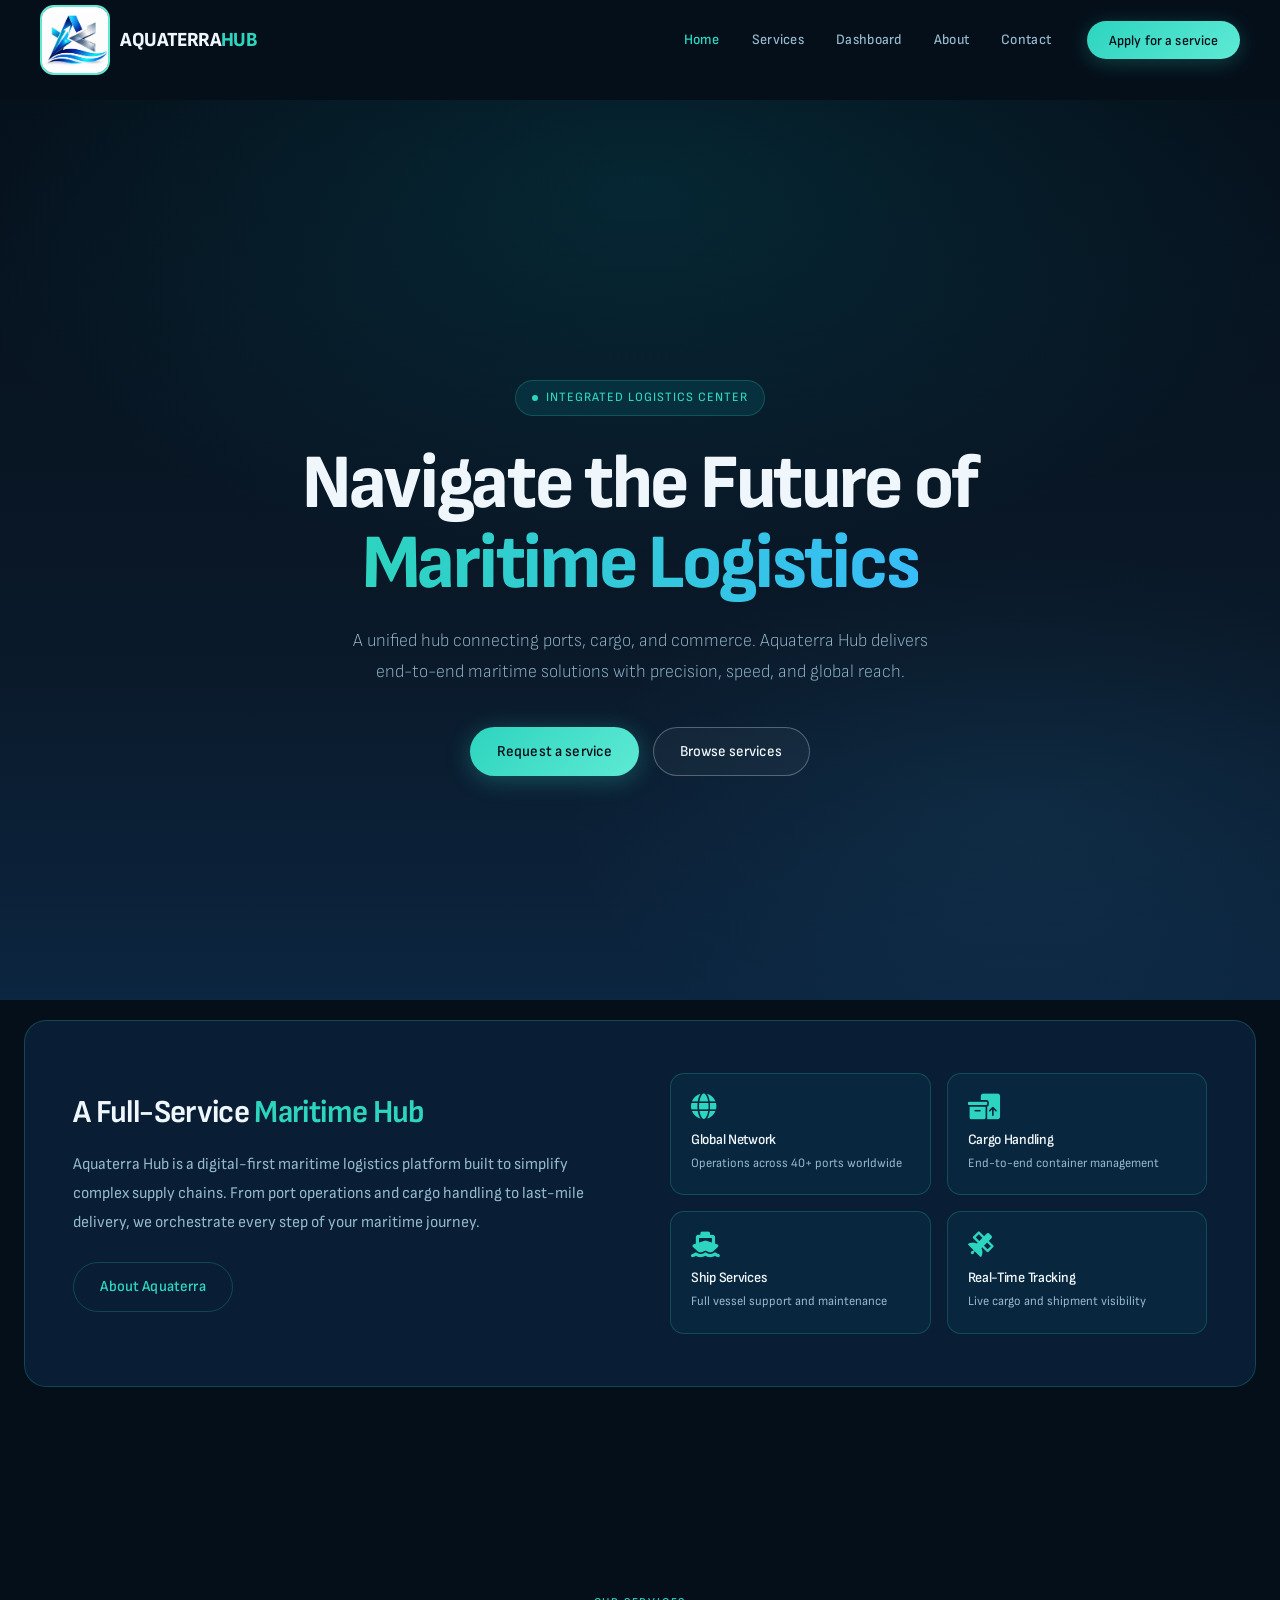
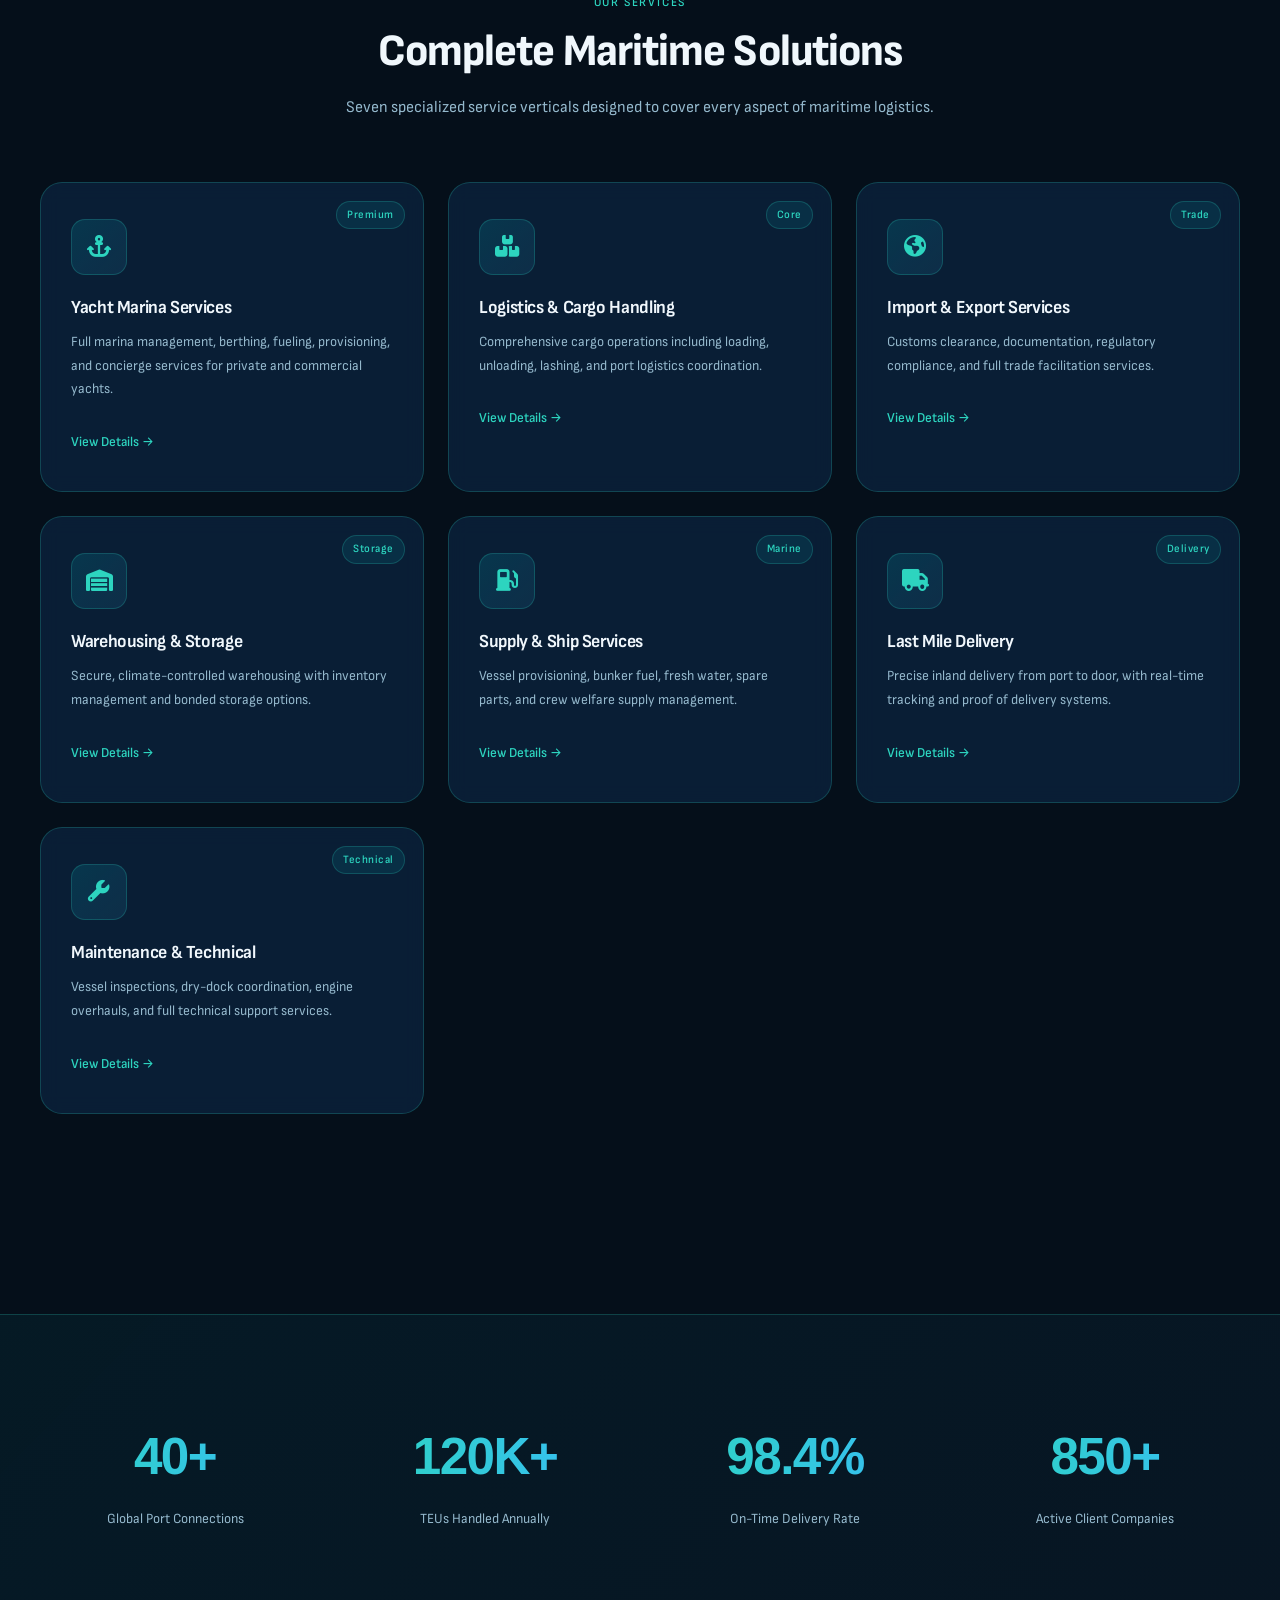
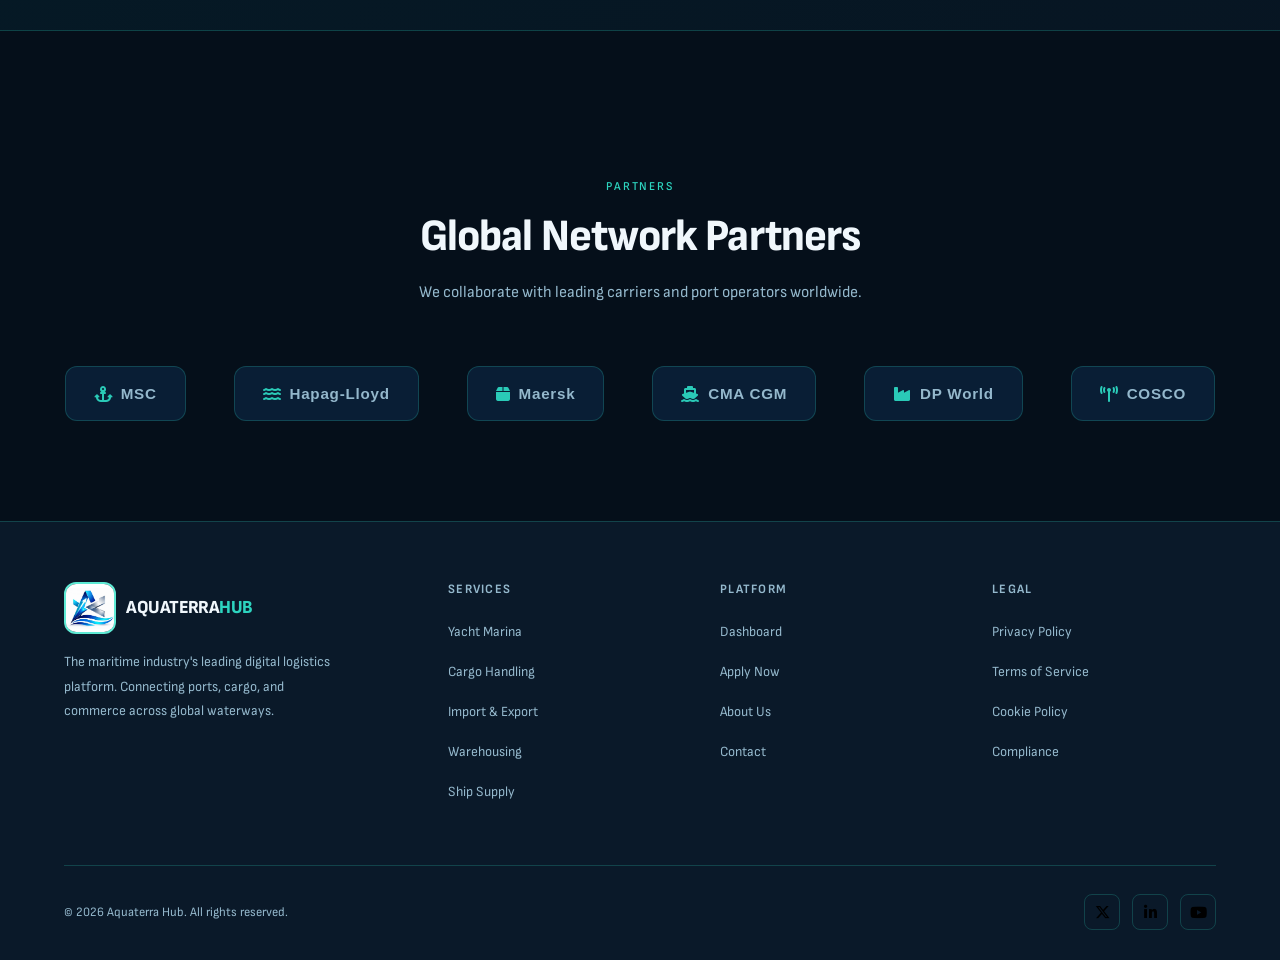
==== commit 15325344: "ATH #1" ====
--- a/index.html
+++ b/index.html
@@ -9,6 +9,7 @@
 <link href="https://fonts.googleapis.com/css2?family=Sofia+Sans+Semi+Condensed:ital,wght@0,1..1000;1,1..1000&display=swap" rel="stylesheet">
 <link rel="stylesheet" href="https://cdnjs.cloudflare.com/ajax/libs/font-awesome/6.5.2/css/all.min.css" crossorigin="anonymous" referrerpolicy="no-referrer">
 <link rel="stylesheet" href="style.css">
+<link rel="icon" type="image/jpg" href="ATH Logo BG.png">
 </head>
 <body>
 
@@ -18,9 +19,9 @@
 <nav id="main-nav" aria-label="Primary">
   <div class="nav-logo" onclick="showPage('home')" role="button" tabindex="0" aria-label="Aquaterra Hub, home">
     <div class="logo-mark">
-      <img src="logo_1.1.PNG" alt="" width="56" height="56" decoding="async">
-    </div>
-    <span class="nav-logo__text">Aqua<span class="nav-logo__accent">terra</span></span>
+      <img src="ATH Logo 2.jpg" alt="" width="56" height="56" decoding="async">
+    </div>
+    <span class="nav-logo__text">AQUATERRA<span class="nav-logo__accent">HUB</span></span>
   </div>
   <button type="button" class="nav-toggle" id="nav-toggle" aria-label="Open menu" aria-expanded="false" aria-controls="nav-actions">
     <span class="nav-toggle-bar" aria-hidden="true"></span>
@@ -49,7 +50,7 @@
     <canvas id="hero-canvas"></canvas>
     <div class="hero-bg-gradient"></div>
     <div class="hero-content fade-in">
-      <div class="hero-badge">Global Maritime Logistics Platform</div>
+      <div class="hero-badge">Integrated Logistics Center</div>
       <h1>
         Navigate the Future of<br>
         <span class="grad">Maritime Logistics</span>
@@ -208,9 +209,9 @@
       <div class="footer-brand">
         <div class="footer-brand__logo">
           <div class="logo-mark logo-mark--footer">
-            <img src="logo_1.1.PNG" alt="" width="52" height="52" decoding="async">
-          </div>
-          <span class="nav-logo__text">Aqua<span class="nav-logo__accent">terra</span> Hub</span>
+            <img src="ATH Logo 2.jpg" alt="" width="52" height="52" decoding="async">
+          </div>
+          <span class="nav-logo__text">AQUATERRA<span class="nav-logo__accent">HUB</span></span>
         </div>
         <p>The maritime industry's leading digital logistics platform. Connecting ports, cargo, and commerce across global waterways.</p>
       </div>
@@ -745,7 +746,7 @@
         <div class="info-card">
           <div class="info-card-icon"><i class="fa-solid fa-location-dot" aria-hidden="true"></i></div>
           <h4>Global Headquarters</h4>
-          <p>Aquaterra Hub<br>Ain Sokhna, Red Sea Governorate<br>Egypt</p>
+          <p>Aquaterra Hub<br>Km 47 Suez - Hurghada Road<br>Ain Sokhna, Suez Governorate, Egypt</p>
         </div>
         <div class="info-card">
           <div class="info-card-icon"><i class="fa-solid fa-phone" aria-hidden="true"></i></div>
--- a/style.css
+++ b/style.css
@@ -108,14 +108,14 @@
   .nav-logo__accent { color: var(--teal); }
   .logo-mark {
     flex-shrink: 0;
-    width: 56px;
-    height: 56px;
+    width: 70px;
+    height: 70px;
     border-radius: 14px;
     display: flex;
     align-items: center;
     justify-content: center;
     background: rgba(255, 255, 255, 0.06);
-    border: 1px solid var(--border);
+    border: 2px solid var(--teal2);
     overflow: hidden;
   }
   .logo-mark img {
@@ -124,6 +124,8 @@
     object-fit: contain;
     object-position: center;
     display: block;
+    color: white;
+    background-color: white;
   }
   .logo-mark--footer {
     width: 52px;
